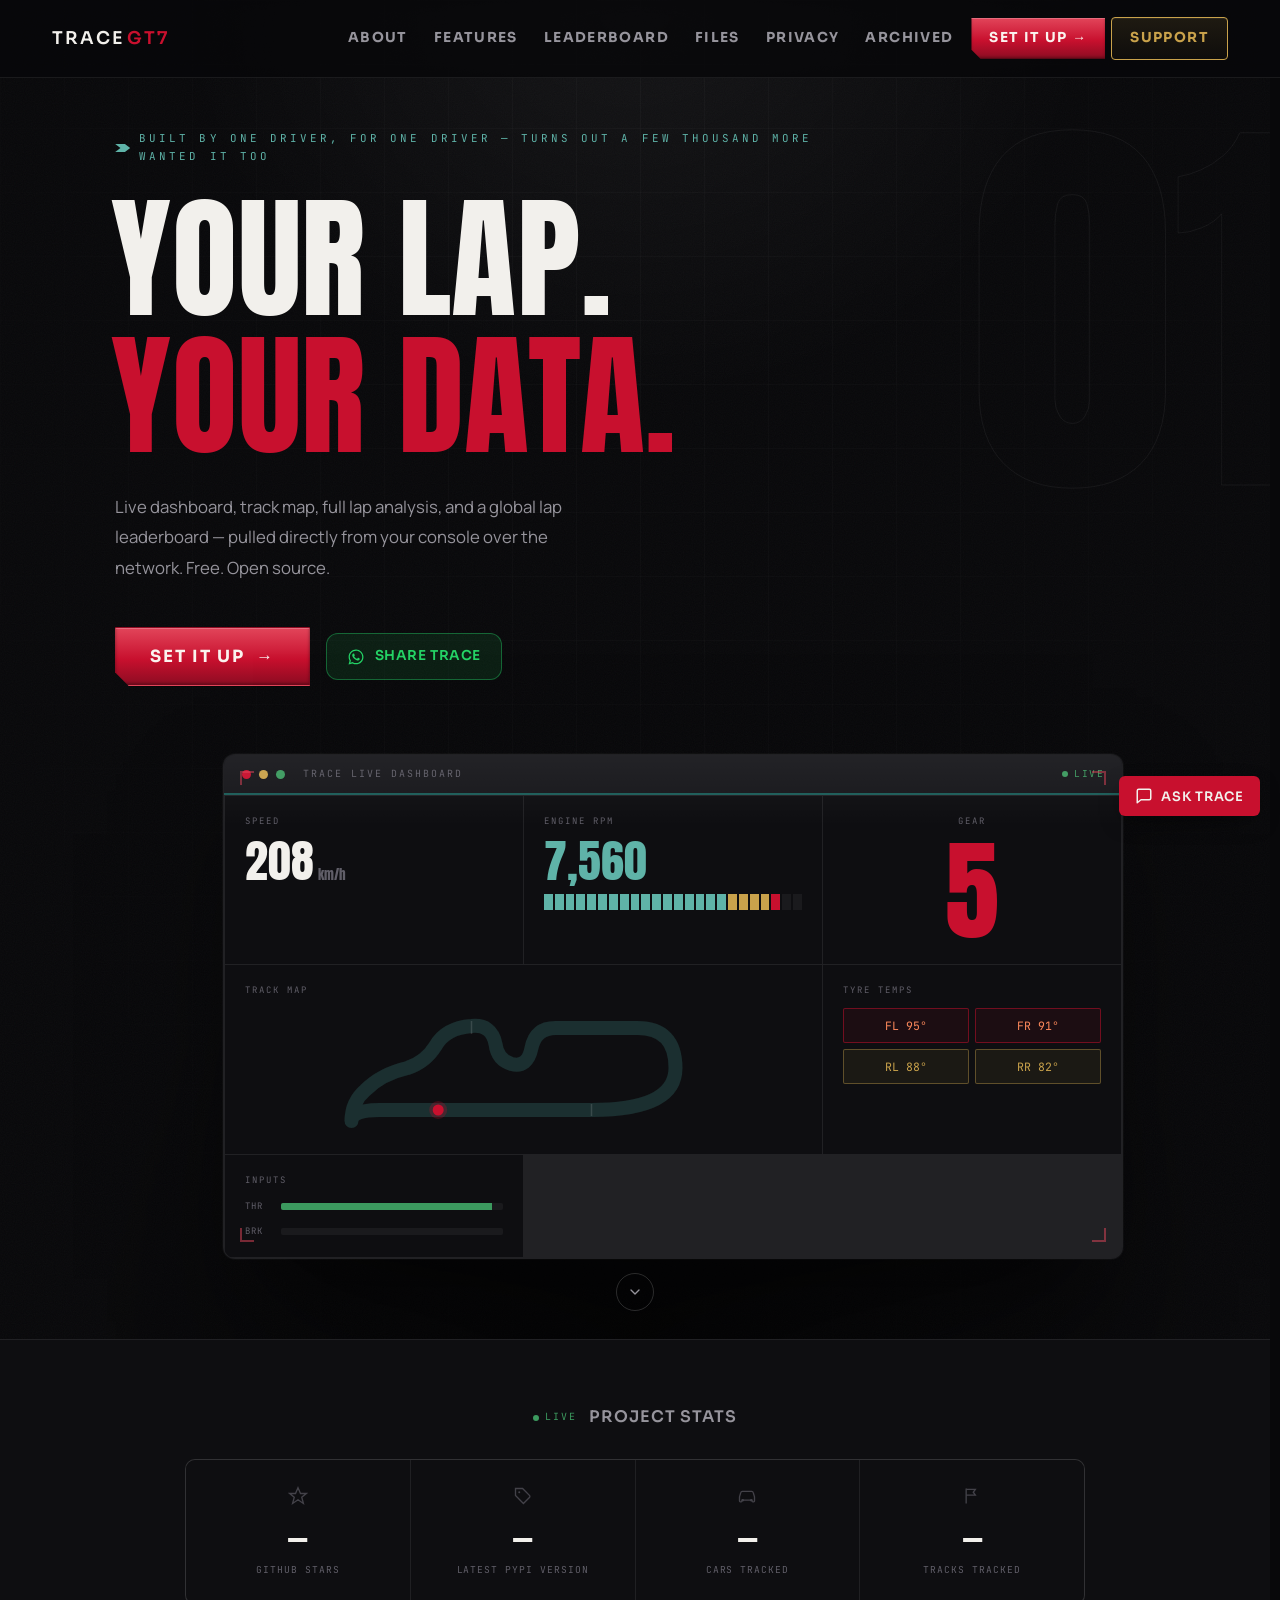
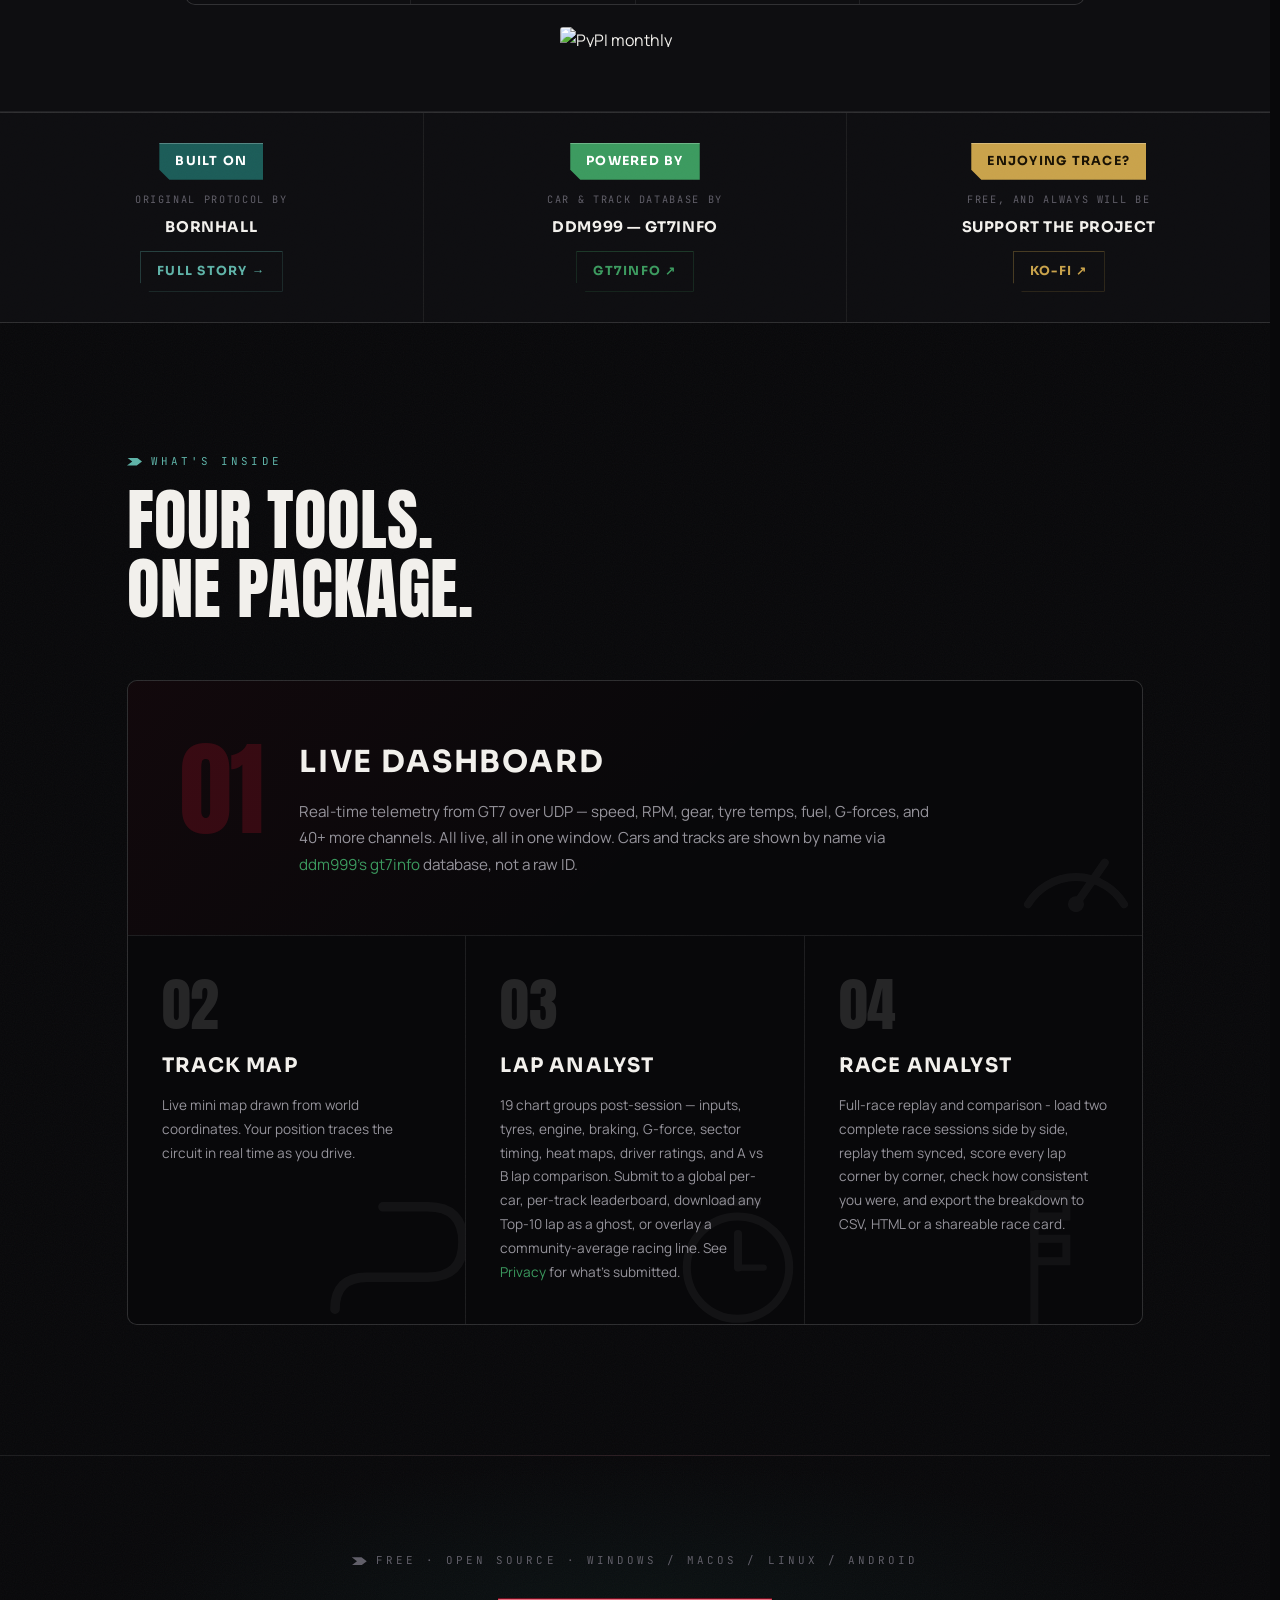
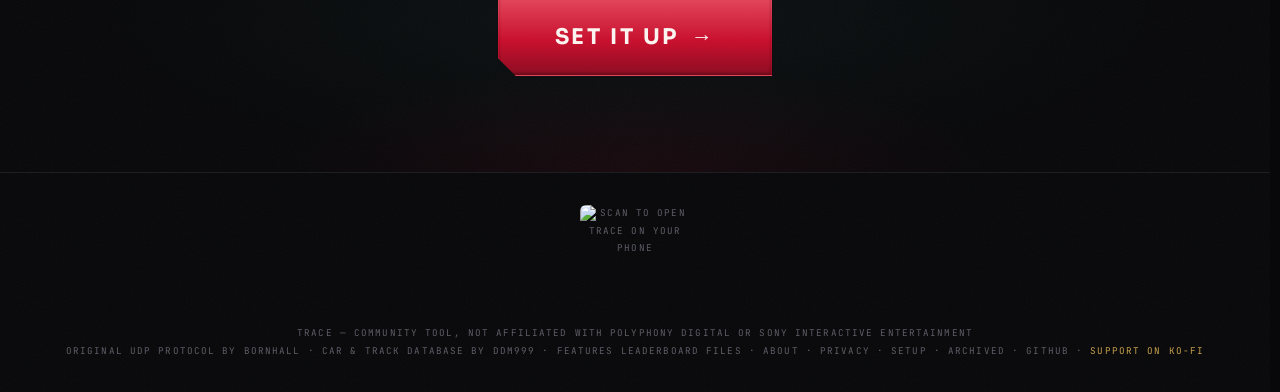
==== index.html @ 77375c40 "initial commit: TRACE website + auto-deploy workflow Co-Authored-By: Claude Sonnet 5.5 <noreply@anth" ====
<!DOCTYPE html>
<html lang="en">
<head>
<meta charset="UTF-8">
<!-- Google tag (gtag.js) -->
<script async src="https://www.googletagmanager.com/gtag/js?id=G-1DRKJH6JTG"></script>
<script>
  window.dataLayer = window.dataLayer || [];
  function gtag(){dataLayer.push(arguments);}
  gtag('js', new Date());

  gtag('config', 'G-1DRKJH6JTG');
</script>
<meta name="viewport" content="width=device-width, initial-scale=1.0">
<title>TRACE — Live GT7 Telemetry Dashboard &amp; Lap Analyzer</title>
<link rel="icon" href="data:image/svg+xml,<svg xmlns='http://www.w3.org/2000/svg' viewBox='0 0 32 32'><circle cx='16' cy='16' r='16' fill='%2308080a'/><path d='M7 6 L19 6 L27 16 L19 26 L7 26 L15 16 Z' fill='%23c8102e'/></svg>">
<link rel="apple-touch-icon" href="/apple-touch-icon.png">
<link rel="manifest" href="/site.webmanifest">
<link rel="preconnect" href="https://fonts.googleapis.com">
<link rel="preconnect" href="https://fonts.gstatic.com" crossorigin>
<link href="https://fonts.googleapis.com/css2?family=Anton&family=Sora:wght@600;700;800&family=Manrope:wght@400;500;600;700&family=JetBrains+Mono:wght@400;500;700&display=swap" rel="stylesheet">
<link rel="stylesheet" href="/assets/styles.css">
<meta name="description" content="Free, open-source telemetry tool for Gran Turismo 7 — live dashboard, track map, Lap Analyst, and a global leaderboard. Windows, macOS, Linux, Android.">
<meta name="robots" content="index, follow">
<link rel="canonical" href="https://gt7trace.netlify.app/">
<meta name="theme-color" content="#050505">
<meta property="og:type" content="website">
<meta property="og:site_name" content="TRACE">
<meta property="og:title" content="TRACE — GT7 Telemetry Dashboard & Lap Analyzer for Gran Turismo 7">
<meta property="og:description" content="Free, open-source telemetry tool for Gran Turismo 7 — live dashboard, track map, Lap Analyst, and a global leaderboard. Windows, macOS, Linux, Android.">
<meta property="og:url" content="https://gt7trace.netlify.app/">
<meta property="og:image" content="https://gt7trace.netlify.app/og-image.png">
<meta name="twitter:card" content="summary_large_image">
<meta name="twitter:title" content="TRACE — GT7 Telemetry Dashboard & Lap Analyzer for Gran Turismo 7">
<meta name="twitter:description" content="Free, open-source telemetry tool for Gran Turismo 7 — live dashboard, track map, Lap Analyst, and a global leaderboard. Windows, macOS, Linux, Android.">
<meta name="twitter:image" content="https://gt7trace.netlify.app/og-image.png">
<style>
/* ── HERO ── */
.hero {
  min-height:100svh;
  display:flex; flex-direction:column;
  align-items:flex-start; justify-content:center;
  padding:130px 40px 80px 9vw;
  overflow:hidden;
}
.hero-text { max-width:760px; }
.cta-row { display:flex; align-items:center; gap:16px; flex-wrap:wrap; }
.cta-row .share-btn { margin-top:0; }
.hero-num {
  position:absolute; top:8%; right:-3%; z-index:-1;
  font-family:var(--font-impact); font-weight:400;
  font-size:clamp(10rem,32vw,26rem); line-height:1;
  color:transparent; -webkit-text-stroke:1px rgba(255,255,255,.05);
  pointer-events:none; user-select:none;
}
@media(max-width:900px){ .hero-num { display:none; } }
.hero::before {
  content:'';
  position:absolute; inset:0; z-index:-1;
  background:
    radial-gradient(ellipse 60% 50% at 50% 0%, rgba(255,255,255,.05) 0%, transparent 60%),
    radial-gradient(ellipse 70% 45% at 50% 100%, rgba(0,0,0,.55) 0%, transparent 70%);
  pointer-events:none;
}
.hero::after {
  content:'';
  position:absolute; inset:0; z-index:-1;
  background: radial-gradient(circle 620px at var(--mx,50%) var(--my,20%), rgba(255,255,255,.035), transparent 72%);
  pointer-events:none;
  transition: opacity .4s ease;
  opacity: 0;
}
.hero:hover::after { opacity:1; }
@media (hover:none) { .hero::after { display:none; } }

.hero-tag { margin-bottom:24px; justify-content:flex-start; }

h1 {
  font-family: var(--font-impact);
  font-weight:400;
  font-size: clamp(3.4rem,10.5vw,9rem);
  line-height:1.02; text-transform:uppercase;
  text-align:left; letter-spacing:.005em;
  margin-bottom:28px; margin-left:-.03em;
}
h1 .hl {
  display:block;
  opacity:0; transform:translateY(28px);
  animation: line-up .8s var(--ease) forwards;
}
h1 .hl:nth-child(2) { animation-delay:.12s; }
@keyframes line-up { to { opacity:1; transform:translateY(0); } }
h1 em { font-style:normal; color: var(--orange); }
@media (prefers-reduced-motion: reduce) {
  h1 .hl { opacity:1; transform:none; animation:none; }
}

.hero-sub {
  font-size:1.05rem; color:var(--mid);
  text-align:left; max-width:480px;
  line-height:1.8; margin-bottom:44px;
}

/* ── DASHBOARD MOCKUP ── */
.mockup-wrap { width:100%; max-width:900px; margin:68px auto 0 auto; perspective:1400px; align-self:center; }

.mockup-win {
  background:var(--bg-1);
  border:1px solid var(--line);
  border-radius: 12px;
  overflow:hidden;
  position:relative;
  box-shadow: 0 50px 120px -30px rgba(0,0,0,.75), 0 0 0 1px rgba(255,255,255,.03), 0 1px 0 rgba(255,255,255,.06) inset;
  transform: rotateX(var(--rx,0deg)) rotateY(var(--ry,0deg)) translateY(var(--ty,0px));
  transition: transform .4s var(--ease), box-shadow .5s var(--ease);
  transform-style: preserve-3d;
  will-change: transform;
}
.mockup-win:hover {
  --ty: -4px;
  box-shadow: 0 60px 140px -30px rgba(0,0,0,.85), 0 0 0 1px rgba(255,255,255,.05), 0 1px 0 rgba(255,255,255,.08) inset;
}
@media (hover:none), (prefers-reduced-motion: reduce) {
  .mockup-win { transform:none !important; transition:none; }
}
.mockup-win::after {
  content:'';
  position:absolute; inset:0; pointer-events:none; z-index:2;
  background: linear-gradient(180deg, rgba(255,255,255,.05) 0%, transparent 14%);
}
/* HUD targeting brackets — 4 corner marks overlaid on the live telemetry screen */
.mockup-win::before {
  content:'';
  position:absolute; inset:16px; z-index:3; pointer-events:none;
  opacity:.5;
  background-repeat:no-repeat;
  background-image:
    linear-gradient(var(--orange-2), var(--orange-2)), linear-gradient(var(--orange-2), var(--orange-2)),
    linear-gradient(var(--orange-2), var(--orange-2)), linear-gradient(var(--orange-2), var(--orange-2)),
    linear-gradient(var(--orange-2), var(--orange-2)), linear-gradient(var(--orange-2), var(--orange-2)),
    linear-gradient(var(--orange-2), var(--orange-2)), linear-gradient(var(--orange-2), var(--orange-2));
  background-size:
    14px 2px, 2px 14px, 14px 2px, 2px 14px,
    14px 2px, 2px 14px, 14px 2px, 2px 14px;
  background-position:
    top left, top left, top right, top right,
    bottom left, bottom left, bottom right, bottom right;
}

.mockup-titlebar {
  background:var(--bg-2);
  border-bottom:2px solid var(--blue);
  padding:11px 18px;
  display:flex; align-items:center; gap:8px;
}
.m-dot { width:9px; height:9px; border-radius:50%; }
.m-dot:nth-child(1){ background:var(--orange); }
.m-dot:nth-child(2){ background:var(--gold); }
.m-dot:nth-child(3){ background:var(--green); }
.m-wtitle {
  font-family:'JetBrains Mono', monospace;
  font-size:.62rem; letter-spacing:.2em; color:var(--dim);
  margin-left:10px;
}
.m-live {
  margin-left:auto;
  font-family:'JetBrains Mono', monospace;
  font-size:.6rem; letter-spacing:.15em; color:var(--green);
  display:flex; align-items:center; gap:6px;
}
.m-live::before { content:''; width:6px; height:6px; border-radius:50%; background:var(--green); animation:live-pulse 1.8s ease-in-out infinite; }
@keyframes live-pulse {
  0%, 100% { opacity:1; }
  50%      { opacity:.4; }
}

/* ── SCROLL CUE ── */
.scroll-cue {
  position:absolute; left:50%; bottom:28px; transform:translateX(-50%);
  width:38px; height:38px; border-radius:50%;
  background:transparent; border:1px solid var(--line-2); color:var(--mid);
  display:flex; align-items:center; justify-content:center; cursor:pointer;
  animation:scroll-bounce 2.2s ease-in-out infinite;
  transition:border-color .2s, color .2s;
}
.scroll-cue:hover { border-color:var(--blue-2); color:var(--txt); }
.scroll-cue svg { width:16px; height:16px; }
@keyframes scroll-bounce {
  0%, 100% { transform:translate(-50%,0); }
  50%      { transform:translate(-50%,7px); }
}
@media (prefers-reduced-motion: reduce) {
  .m-live::before, .scroll-cue, .ls-live::before { animation:none !important; }
}

/* ── LIVE STATS ── */
.live-stats { padding:64px 52px; border-top:1px solid var(--line); border-bottom:1px solid var(--line); background:var(--bg-1); }
.ls-inner { max-width:900px; margin:0 auto; }
.ls-head { display:flex; align-items:center; gap:12px; margin-bottom:28px; justify-content:center; }
.ls-live {
  font-family:'JetBrains Mono', monospace; font-size:.62rem; letter-spacing:.2em; text-transform:uppercase;
  color:var(--green); display:flex; align-items:center; gap:6px;
}
.ls-live::before { content:''; width:6px; height:6px; border-radius:50%; background:var(--green); animation:live-pulse 1.8s ease-in-out infinite; }
.ls-title { font-family:'Sora', sans-serif; font-weight:600; font-size:1rem; letter-spacing:.06em; text-transform:uppercase; color:var(--mid); }
.ls-grid { display:grid; grid-template-columns:repeat(4,1fr); gap:1px; background:var(--line); border:1px solid var(--line); border-radius:10px; overflow:hidden; margin-bottom:22px; }
.ls-tile { background:var(--bg-1); padding:26px 16px; text-align:center; transition:background .3s var(--ease); position:relative; }
.ls-tile:hover { background:var(--bg-2); }
.ls-n { font-family:var(--font-impact); font-weight:400; font-size:2.4rem; line-height:1; color:var(--txt); font-variant-numeric:tabular-nums; }
.ls-l { font-family:'JetBrains Mono', monospace; font-size:.6rem; letter-spacing:.1em; text-transform:uppercase; color:var(--dim); margin-top:8px; }
.ls-pypi-badge { display:flex; justify-content:center; }
.ls-pypi-badge img { border-radius:3px; }

@media(max-width:780px){
  .live-stats { padding:44px 20px; }
  .ls-grid { grid-template-columns:1fr 1fr; }
}

.mockup-grid {
  display:grid; grid-template-columns:repeat(3,1fr); grid-auto-flow:dense;
  gap:1px; background:var(--line); padding:1px;
}

.mc { background:var(--bg-1); padding:18px 20px; }
.mc-label {
  font-family:'JetBrains Mono', monospace;
  font-size:.56rem; letter-spacing:.22em; text-transform:uppercase;
  color:var(--dim); margin-bottom:8px;
}
.mc-val {
  font-family:var(--font-impact);
  font-weight:400; font-size:2.9rem; line-height:1; color:var(--txt);
  font-variant-numeric: tabular-nums;
}
.mc-val .u { font-size:.82rem; color:var(--dim); margin-left:4px; }
.mc-val.blue { color:var(--blue-2); }
.mc-val.orange { color:var(--orange); }

.rpm-segs { display:flex; gap:2px; margin-top:10px; height:16px; align-items:flex-end; }
.rpm-segs span { flex:1; height:100%; background:rgba(255,255,255,.05); transition:background .15s ease; }

.mc-gear { display:flex; flex-direction:column; align-items:center; justify-content:center; }
.gear-big {
  font-family:var(--font-impact);
  font-weight:400; font-size:6.8rem; line-height:1; color:var(--orange);
  font-variant-numeric: tabular-nums;
}

.mc-track { grid-column:span 2; }
.mc-track svg { width:100%; height:130px; display:block; }

.tyre-grid { display:grid; grid-template-columns:1fr 1fr; gap:6px; margin-top:10px; }
.tb {
  padding:7px 5px; border-radius:2px;
  font-family:'JetBrains Mono', monospace; font-size:.72rem;
  text-align:center; border:1px solid var(--line);
  transition:border-color .3s, color .3s, background .3s;
}
.tb.hot  { border-color:rgba(200, 16, 46,.5);  color:#ff8a5c; background:rgba(200, 16, 46,.08); }
.tb.warm { border-color:rgba(201, 162, 75,.4);  color:var(--gold); background:rgba(201, 162, 75,.07); }
.tb.cool { border-color:rgba(95, 179, 168,.35); color:var(--blue-2); background:rgba(95, 179, 168,.07); }

.input-rows { display:flex; flex-direction:column; gap:10px; margin-top:12px; }
.irow { display:flex; align-items:center; gap:10px; }
.ilbl { font-family:'JetBrains Mono', monospace; font-size:.56rem; letter-spacing:.1em; color:var(--dim); width:26px; text-transform:uppercase; }
.itrack { flex:1; height:7px; background:rgba(255,255,255,.05); overflow:hidden; border-radius:2px; }
.ifill { height:100%; transition:width .22s ease; }
.ifill.t { background:var(--green); }
.ifill.b { background:var(--orange); }

/* ── CREDIT STRIPS ── */
.credit-strip {
  background:var(--bg-1);
  border-top:1px solid var(--line);
  padding:34px 52px;
  display:flex; align-items:center; justify-content:space-between;
  gap:28px; flex-wrap:wrap;
  transition:background .3s ease;
}
.credit-strip:hover { background:var(--bg-2); }
.cs-left { display:flex; align-items:center; gap:20px; }
.cs-badge {
  padding:10px 18px; border-radius:0;
  clip-path: polygon(0 0, 100% 0, 100% 100%, 10px 100%, 0 calc(100% - 10px));
  font-family:'Sora', sans-serif;
  font-weight:700; font-size:1.05rem;
  letter-spacing:.1em; text-transform:uppercase;
  color:#fff; white-space:nowrap;
  box-shadow: 0 1px 0 rgba(255,255,255,.25) inset, var(--shadow-sm);
}
.cs-badge.blue   { background:var(--blue); }
.cs-badge.green  { background:var(--green); }
.cs-badge.gold   { background:var(--gold); color:#191204; }
.cs-text p {
  font-family:'JetBrains Mono', monospace;
  font-size:.64rem; letter-spacing:.16em; text-transform:uppercase;
  color:var(--dim); margin-bottom:4px;
}
.cs-text strong {
  font-family:'Sora', sans-serif;
  font-weight:700; font-size:1.05rem;
  letter-spacing:.04em; text-transform:uppercase;
  color:var(--txt);
}
.cs-link {
  text-decoration:none; color:var(--blue-2);
  font-family:'Sora', sans-serif;
  font-weight:700; font-size:.9rem;
  letter-spacing:.1em; text-transform:uppercase;
  border:1px solid rgba(95, 179, 168,.3); border-radius:0;
  clip-path: polygon(0 0, 100% 0, 100% 100%, 9px 100%, 0 calc(100% - 9px));
  padding:10px 20px; overflow-wrap:anywhere; max-width:100%;
  transition:background .2s, border-color .2s;
}
.cs-link:hover { background:rgba(95, 179, 168,.1); border-color:rgba(95, 179, 168,.55); }
.cs-link.green { color:var(--green); border-color:rgba(60, 154, 95,.3); }
.cs-link.green:hover { background:rgba(60, 154, 95,.1); border-color:rgba(60, 154, 95,.55); }
.cs-link.gold { color:var(--gold); border-color:rgba(201, 162, 75,.3); }
.cs-link.gold:hover { background:rgba(201, 162, 75,.1); border-color:rgba(201, 162, 75,.55); }

/* ── FEATURES ── */
.features { padding:130px 52px; max-width:1120px; margin:0 auto; }
.features .eyebrow { margin-bottom:16px; }
.sec-h {
  font-family:var(--font-impact);
  font-weight:400; font-size:clamp(2.4rem,5.4vw,4.2rem);
  text-transform:uppercase; line-height:1.02;
  margin-bottom:56px;
}

.cards { display:grid; grid-template-columns:repeat(3,1fr); gap:1px; background:var(--line); border:1px solid var(--line); border-radius:10px; overflow:hidden; }
.card {
  padding:40px 34px; background:var(--bg);
  position:relative; overflow:hidden;
  transition:background .3s var(--ease), transform .35s var(--ease);
}
.card::before {
  content:'';
  position:absolute; left:0; top:0; bottom:0; width:2px;
  background:var(--orange);
  transform:scaleY(0); transform-origin:top;
  transition:transform .4s var(--ease);
}
.card:hover { background:var(--bg-1); }
.card:hover::before { transform:scaleY(1); }
.card:hover .card-n { color:rgba(200,16,46,.4); transform:translateX(2px); }

.card-n {
  font-family:var(--font-impact); font-weight:400;
  font-size:3.6rem; line-height:1; color:rgba(255,255,255,.12);
  margin-bottom:16px; letter-spacing:-.01em;
  transition:color .35s ease, transform .35s var(--ease);
}
.card-t {
  font-family:'Sora', sans-serif; font-weight:700;
  font-size:1.25rem; text-transform:uppercase; letter-spacing:.06em;
  margin-bottom:12px;
}
.card-b { font-size:.85rem; color:var(--mid); line-height:1.75; }
.card-b a { color:var(--green); text-decoration:none; }
.card-b a:hover { text-decoration:underline; }

/* flagship card — 01 Live Dashboard gets the weight the others don't */
.card-dash {
  grid-column: span 3;
  padding:56px 52px;
  background: linear-gradient(135deg, rgba(200,16,46,.05), transparent 55%), var(--bg);
  display:grid; grid-template-columns:auto 1fr; gap:36px; align-items:start;
}
.card-dash .card-n { font-size:6.5rem; margin-bottom:0; color:rgba(200,16,46,.22); }
.card-dash .card-t { font-size:1.9rem; }
.card-dash .card-b { font-size:.95rem; max-width:640px; }
.card-dash::before { width:3px; }
.card-dash:hover { transform:translateY(-3px); box-shadow:var(--shadow-md); }
@media(max-width:640px){
  .card-dash { grid-template-columns:1fr; gap:14px; padding:40px 30px; }
  .card-dash .card-n { font-size:4.4rem; }
}

/* ── BOTTOM CTA ── */
.bot-cta {
  text-align:center; padding:96px 40px;
  background:
    radial-gradient(ellipse 60% 70% at 50% 50%, rgba(28, 92, 88,.1) 0%, transparent 70%),
    radial-gradient(ellipse 40% 50% at 50% 100%, rgba(200, 16, 46,.08) 0%, transparent 70%);
  border-top:1px solid var(--line);
}
.bot-cta .eyebrow { justify-content:center; margin-bottom:28px; }

@media(max-width:780px){
  .hero { padding:104px 20px 56px; min-height:auto; align-items:center; }
  .hero-text { max-width:100%; }
  .hero-tag, h1, .hero-sub { text-align:center; }
  .hero-tag { justify-content:center; }
  h1 { margin-left:0; }
  .cta-row { justify-content:center; }
  .scroll-cue { display:none; }
  .mockup-wrap { margin-top:48px; }
  .mockup-grid { grid-template-columns:1fr 1fr; }
  .mc-track { grid-column:span 2; }
  .features { padding:76px 20px; }
  .cards { grid-template-columns:1fr; }
  .card-dash { grid-column:span 1; }
  .credit-strip { padding:26px 20px; }
  .bot-cta { padding:64px 20px; }
}
@media(max-width:480px){
  .mockup-grid { grid-template-columns:1fr 1fr; }
  .mc { padding:16px 14px; }
  .mc-val { font-size:2.1rem; }
  .gear-big { font-size:4.6rem; }
  .mc-track svg { height:110px; }
}
</style>
<script type="application/ld+json">
{
  "@context": "https://schema.org",
  "@type": "SoftwareApplication",
  "name": "TRACE",
  "alternateName": "TRACE GT7 Telemetry",
  "applicationCategory": "UtilitiesApplication",
  "operatingSystem": "Windows, macOS, Linux, Android",
  "description": "Free, open-source telemetry tool for Gran Turismo 7 with a live dashboard, real-time track map, 19-chart Lap Analyst and full Race Analyst.",
  "url": "https://gt7trace.netlify.app/",
  "offers": {
    "@type": "Offer",
    "price": "0",
    "priceCurrency": "USD"
  },
  "creator": {
    "@type": "Person",
    "name": "Ransh"
  }
}
</script>
</head>
<body>

<a href="#main-content" class="skip-link">Skip to content</a>

<nav>
  <a href="/" class="logo">TRACE <span>GT7</span></a>
  <div class="nav-links">
    <a href="/about" class="nav-link">About</a>
    <a href="/features" class="nav-link">Features</a>
    <a href="/leaderboard" class="nav-link">Leaderboard</a>
    <a href="/totalfiles" class="nav-link">Files</a>
    <a href="/privacy" class="nav-link">Privacy</a>
    <a href="/archived" class="nav-link">Archived</a>
    <a href="/setup" class="nav-btn orange">Set It Up →</a>
    <a href="https://ko-fi.com/ransh" target="_blank" rel="noopener noreferrer" class="nav-btn gold">Support</a>
  </div>
  <button class="nav-burger" aria-label="Toggle menu" aria-expanded="false"><span></span><span></span><span></span></button>
</nav>
<div class="menu-scrim"></div>
<div class="mobile-menu">
  <a href="/about">About</a>
  <a href="/features">Features</a>
  <a href="/leaderboard">Leaderboard</a>
  <a href="/totalfiles">Files</a>
  <a href="/privacy">Privacy</a>
  <a href="/archived">Archived</a>
  <a href="/setup" class="mm-btn orange">Set It Up →</a>
  <a href="https://ko-fi.com/ransh" target="_blank" rel="noopener noreferrer" class="mm-btn gold">Support</a>
</div>

<!-- HERO -->
<section class="hero" id="main-content">
  <div class="hero-num" aria-hidden="true">01</div>
  <div class="hero-text">
  <div class="eyebrow hero-tag">Built by one driver, for one driver — turns out a few thousand more wanted it too</div>
  <h1><span class="hl">Your Lap.</span><span class="hl"><em>Your Data.</em></span></h1>
  <p class="hero-sub">Live dashboard, track map, full lap analysis, and a global lap leaderboard — pulled directly from your console over the network. Free. Open source.</p>
  <div class="cta-row">
  <a href="/setup" class="btn btn-primary btn-md btn-arrow">Set It Up</a>
  <a class="share-btn" target="_blank" rel="noopener noreferrer" href="https://wa.me/?text=Found%20a%20free%2C%20open-source%20GT7%20telemetry%20tool%20%E2%80%94%20live%20dashboard%2C%20full%20lap%20analysis%2C%20and%20a%20global%20leaderboard%2C%20pulled%20straight%20off%20your%20PS4%2FPS5.%20Check%20out%20TRACE%3A%20https%3A%2F%2Fgt7trace.netlify.app%2F">
    <svg width="18" height="18" viewBox="0 0 24 24" fill="currentColor"><path d="M12.04 2C6.58 2 2.13 6.45 2.13 11.91c0 1.75.46 3.45 1.32 4.95L2 22l5.31-1.39a9.9 9.9 0 0 0 4.72 1.2h.01c5.46 0 9.91-4.45 9.91-9.91 0-2.65-1.03-5.14-2.9-7.01A9.82 9.82 0 0 0 12.04 2zm0 18.13a8.2 8.2 0 0 1-4.19-1.15l-.3-.18-3.12.82.83-3.04-.2-.31a8.22 8.22 0 0 1-1.26-4.36c0-4.54 3.7-8.24 8.25-8.24 2.2 0 4.27.86 5.83 2.42a8.18 8.18 0 0 1 2.41 5.83c0 4.55-3.7 8.21-8.25 8.21zm4.52-6.16c-.25-.12-1.47-.72-1.69-.81-.23-.08-.39-.12-.56.13-.17.24-.64.81-.78.97-.14.17-.29.19-.53.06-.25-.12-1.05-.39-2-1.23-.74-.66-1.24-1.47-1.39-1.72-.14-.25-.02-.38.11-.51.11-.11.25-.29.37-.43.13-.14.17-.25.25-.41.08-.17.04-.31-.02-.43-.06-.12-.56-1.36-.77-1.86-.2-.48-.41-.42-.56-.43-.14-.01-.31-.01-.48-.01a.92.92 0 0 0-.67.31c-.23.25-.87.85-.87 2.08 0 1.22.89 2.4 1.01 2.57.13.17 1.75 2.67 4.24 3.74.59.26 1.05.41 1.41.52.59.19 1.13.16 1.55.1.47-.07 1.47-.6 1.68-1.18.21-.58.21-1.07.14-1.18-.06-.1-.23-.16-.48-.28z"/></svg>
    Share TRACE
  </a>
  </div>

  <!-- ANIMATED DASHBOARD MOCKUP -->
  </div><!-- /hero-text -->
  <div class="mockup-wrap">
    <div class="mockup-win">

      <div class="mockup-titlebar">
        <div class="m-dot"></div>
        <div class="m-dot"></div>
        <div class="m-dot"></div>
        <span class="m-wtitle">TRACE  LIVE DASHBOARD</span>
        <span class="m-live">LIVE</span>
      </div>

      <div class="mockup-grid">

        <!-- Speed -->
        <div class="mc">
          <div class="mc-label">Speed</div>
          <div class="mc-val" id="v-spd">188<span class="u">km/h</span></div>
        </div>

        <!-- RPM -->
        <div class="mc">
          <div class="mc-label">Engine RPM</div>
          <div class="mc-val blue" id="v-rpm">6,240</div>
          <div class="rpm-segs" id="rpm-bar"></div>
        </div>

        <!-- Gear -->
        <div class="mc mc-gear">
          <div class="mc-label">Gear</div>
          <div class="gear-big" id="v-gear">4</div>
        </div>

        <!-- Track Map -->
        <div class="mc mc-track">
          <div class="mc-label">Track Map</div>
          <svg viewBox="0 0 420 130" fill="none" xmlns="http://www.w3.org/2000/svg">
            <path id="t-bg"
              d="M 38 115 Q 38 104 66 104 L 278 104 Q 362 104 362 62
                 Q 362 22 324 22 L 242 22 Q 222 22 218 42 Q 214 62 198 58
                 Q 184 54 182 38 Q 178 18 158 20 Q 132 22 122 40
                 Q 112 56 94 62 Q 68 68 52 84 Q 38 96 38 115 Z"
              stroke="rgba(255,255,255,0.05)" stroke-width="14"
              fill="none" stroke-linecap="round" stroke-linejoin="round"/>
            <path id="t-line"
              d="M 38 115 Q 38 104 66 104 L 278 104 Q 362 104 362 62
                 Q 362 22 324 22 L 242 22 Q 222 22 218 42 Q 214 62 198 58
                 Q 184 54 182 38 Q 178 18 158 20 Q 132 22 122 40
                 Q 112 56 94 62 Q 68 68 52 84 Q 38 96 38 115 Z"
              stroke="rgba(28, 92, 88,0.32)" stroke-width="14"
              fill="none" stroke-linecap="round" stroke-linejoin="round"/>
            <line x1="278" y1="98" x2="278" y2="110" stroke="rgba(255,255,255,0.13)" stroke-width="1.5"/>
            <line x1="158" y1="15" x2="158" y2="28" stroke="rgba(255,255,255,0.13)" stroke-width="1.5"/>
            <circle id="car-dot" cx="38" cy="115" r="5.5" fill="#c8102e"/>
            <circle id="car-glow" cx="38" cy="115" r="9" fill="rgba(200, 16, 46,0.25)"/>
          </svg>
        </div>

        <!-- Tyre Temps -->
        <div class="mc">
          <div class="mc-label">Tyre Temps</div>
          <div class="tyre-grid">
            <div class="tb hot"  id="t-fl">FL 92°</div>
            <div class="tb warm" id="t-fr">FR 88°</div>
            <div class="tb warm" id="t-rl">RL 85°</div>
            <div class="tb cool" id="t-rr">RR 79°</div>
          </div>
        </div>

        <!-- Inputs -->
        <div class="mc">
          <div class="mc-label">Inputs</div>
          <div class="input-rows">
            <div class="irow">
              <div class="ilbl">THR</div>
              <div class="itrack"><div class="ifill t" id="v-thr" style="width:78%"></div></div>
            </div>
            <div class="irow">
              <div class="ilbl">BRK</div>
              <div class="itrack"><div class="ifill b" id="v-brk" style="width:0%"></div></div>
            </div>
          </div>
        </div>

      </div><!-- mockup-grid -->
    </div><!-- mockup-win -->
  </div><!-- mockup-wrap -->

  <button type="button" class="scroll-cue" aria-label="Scroll to content">
    <svg viewBox="0 0 24 24" fill="none" stroke="currentColor" stroke-width="2" stroke-linecap="round" stroke-linejoin="round"><polyline points="6 9 12 15 18 9"></polyline></svg>
  </button>
</section>

<!-- LIVE STATS -->
<section class="live-stats" id="after-hero">
  <div class="ls-inner">
    <div class="ls-head">
      <span class="ls-live">Live</span>
      <span class="ls-title">Project Stats</span>
    </div>
    <div class="ls-grid">
      <div class="ls-tile">
        <svg class="ls-icon" viewBox="0 0 24 24" fill="none" stroke="currentColor" stroke-width="1.6"><polygon points="12 2 15 9 22 9 16.5 13.5 18.5 21 12 16.5 5.5 21 7.5 13.5 2 9 9 9"/></svg>
        <div class="ls-n" id="ls-stars">—</div>
        <div class="ls-l">GitHub Stars</div>
      </div>
      <div class="ls-tile">
        <svg class="ls-icon" viewBox="0 0 24 24" fill="none" stroke="currentColor" stroke-width="1.6"><path d="M20 13.5 12.5 21 3 11.5V3h8.5L20 11.5a2 2 0 0 1 0 2Z"/><circle cx="7.5" cy="7.5" r="1.2" fill="currentColor" stroke="none"/></svg>
        <div class="ls-n" id="ls-version">—</div>
        <div class="ls-l">Latest PyPI Version</div>
      </div>
      <div class="ls-tile">
        <svg class="ls-icon" viewBox="0 0 24 24" fill="none" stroke="currentColor" stroke-width="1.6"><path d="M3 13l1.5-5A2 2 0 0 1 6.4 6.5h11.2A2 2 0 0 1 19.5 8L21 13v5a1 1 0 0 1-1 1h-1a1 1 0 0 1-1-1v-1H6v1a1 1 0 0 1-1 1H4a1 1 0 0 1-1-1z"/><circle cx="7" cy="17" r="1.4" fill="currentColor" stroke="none"/><circle cx="17" cy="17" r="1.4" fill="currentColor" stroke="none"/></svg>
        <div class="ls-n" id="ls-cars">—</div>
        <div class="ls-l">Cars Tracked</div>
      </div>
      <div class="ls-tile">
        <svg class="ls-icon" viewBox="0 0 24 24" fill="none" stroke="currentColor" stroke-width="1.6"><path d="M5 3v18"/><path d="M5 4h11l-2.5 3.5L16 11H5"/></svg>
        <div class="ls-n" id="ls-tracks">—</div>
        <div class="ls-l">Tracks Tracked</div>
      </div>
    </div>
    <a href="https://pypi.org/project/gt7tracetelem/" target="_blank" rel="noopener noreferrer" class="ls-pypi-badge">
      <img src="https://img.shields.io/pypi/dm/gt7tracetelem?color=ff5c8a&label=PyPI%20downloads&cacheSeconds=300" alt="PyPI monthly downloads" width="150" height="20" loading="lazy" decoding="async">
    </a>
  </div>
</section>

<!-- CREDIT ROW (Bornhall / ddm999 / Support, side by side) -->
<div class="credit-row">
  <div class="credit-card">
    <div class="cs-badge blue">Built On</div>
    <div class="cs-text">
      <p>Original protocol by</p>
      <strong>Bornhall</strong>
    </div>
    <a href="/about" class="cs-link">Full Story →</a>
  </div>
  <div class="credit-card">
    <div class="cs-badge green">Powered By</div>
    <div class="cs-text">
      <p>Car &amp; track database by</p>
      <strong>ddm999 — gt7info</strong>
    </div>
    <a href="https://github.com/ddm999/gt7info" target="_blank" rel="noopener noreferrer" class="cs-link green">gt7info ↗</a>
  </div>
  <div class="credit-card">
    <div class="cs-badge gold">Enjoying TRACE?</div>
    <div class="cs-text">
      <p>Free, and always will be</p>
      <strong>Support the Project</strong>
    </div>
    <a href="https://ko-fi.com/ransh" target="_blank" rel="noopener noreferrer" class="cs-link gold">Ko-fi ↗</a>
  </div>
</div>

<!-- FEATURES -->
<section class="features">
  <div class="eyebrow">What's Inside</div>
  <h2 class="sec-h">Four Tools.<br>One Package.</h2>
  <div class="cards">
    <div class="card card-dash reveal reveal-scale">
      <div class="card-n">01</div>
      <div>
      <div class="card-t">Live Dashboard</div>
      <p class="card-b">Real-time telemetry from GT7 over UDP — speed, RPM, gear, tyre temps, fuel, G-forces, and 40+ more channels. All live, all in one window. Cars and tracks are shown by name via <a href="https://github.com/ddm999/gt7info" target="_blank" rel="noopener noreferrer">ddm999's gt7info</a> database, not a raw ID.</p>
      </div>
    </div>
    <div class="card card-map reveal reveal-l" style="transition-delay:.08s">
      <div class="card-n">02</div>
      <div class="card-t">Track Map</div>
      <p class="card-b">Live mini map drawn from world coordinates. Your position traces the circuit in real time as you drive.</p>
    </div>
    <div class="card card-lap reveal" style="transition-delay:.16s">
      <div class="card-n">03</div>
      <div class="card-t">Lap Analyst</div>
      <p class="card-b">19 chart groups post-session — inputs, tyres, engine, braking, G-force, sector timing, heat maps, driver ratings, and A vs B lap comparison. Submit to a global per-car, per-track leaderboard, download any Top-10 lap as a ghost, or overlay a community-average racing line. See <a href="/privacy">Privacy</a> for what's submitted.</p>
    </div>
      <div class="card card-race reveal reveal-r" style="transition-delay:.24s">
      <div class="card-n">04</div>
      <div class="card-t">Race Analyst</div>
      <p class="card-b">Full-race replay and comparison - load two complete race sessions side by side, replay them synced, score every lap corner by corner, check how consistent you were, and export the breakdown to CSV, HTML or a shareable race card.</p>
    </div>
  </div>
</section>

<!-- BOTTOM CTA -->
<div class="bot-cta">
  <div class="eyebrow dim">Free · Open Source · Windows / macOS / Linux / Android</div>
  <a href="/setup" class="btn btn-primary btn-lg btn-arrow">Set It Up</a>
</div>

<footer>
  <img src="https://api.qrserver.com/v1/create-qr-code/?size=220x220&margin=8&color=246-244-240&bgcolor=11-11-13&data=https://gt7trace.netlify.app" alt="Scan to open TRACE on your phone" width="110" height="110" loading="lazy" decoding="async" style="display:block;margin:0 auto 10px;">
  TRACE — community tool, not affiliated with Polyphony Digital or Sony Interactive Entertainment<br>
  Original UDP protocol by <a href="https://github.com/Bornhall/gt7telemetry" target="_blank" rel="noopener noreferrer">Bornhall</a> · Car &amp; track database by <a href="https://github.com/ddm999/gt7info" target="_blank" rel="noopener noreferrer">ddm999</a> &middot; <a href="/features">Features</a>
  <a href="/leaderboard">Leaderboard</a>
  <a href="/totalfiles">Files</a> &middot; <a href="/about">About</a> &middot; <a href="/privacy">Privacy</a> &middot; <a href="/setup">Setup</a> &middot; <a href="/archived">Archived</a> &middot; <a href="https://github.com/ransh2014/gt7telemtrace" target="_blank" rel="noopener noreferrer">GitHub</a> &middot; <a href="https://ko-fi.com/ransh" target="_blank" rel="noopener noreferrer" style="color:var(--gold);">Support on Ko-fi</a>
</footer>

<script src="/assets/site.js"></script>
<script src="/assets/trace-chat.js" data-endpoint="https://trace-support-bot.shruthi-rai.workers.dev" defer></script>
<script>
const states = [
  { spd:182, rpm:5800, gear:4, thr:78, brk:0,  ty:[91,87,84,78] },
  { spd:188, rpm:6240, gear:4, thr:83, brk:0,  ty:[92,88,85,79] },
  { spd:195, rpm:6700, gear:4, thr:88, brk:0,  ty:[93,89,86,80] },
  { spd:201, rpm:7100, gear:5, thr:92, brk:0,  ty:[94,90,87,81] },
  { spd:208, rpm:7560, gear:5, thr:95, brk:0,  ty:[95,91,88,82] },
  { spd:212, rpm:7780, gear:5, thr:97, brk:0,  ty:[96,92,89,83] },
  { spd:197, rpm:6300, gear:5, thr:28, brk:38, ty:[95,91,88,82] },
  { spd:172, rpm:4700, gear:4, thr:0,  brk:82, ty:[93,90,87,81] },
  { spd:140, rpm:3800, gear:3, thr:0,  brk:92, ty:[91,88,86,80] },
  { spd:116, rpm:3100, gear:3, thr:18, brk:42, ty:[90,87,85,79] },
  { spd:110, rpm:4000, gear:3, thr:72, brk:0,  ty:[90,87,84,78] },
  { spd:128, rpm:5100, gear:4, thr:84, brk:0,  ty:[91,87,84,78] },
];

const SEG = 24;
const MAX_RPM = 8200;
const TYRE_IDS  = ['t-fl','t-fr','t-rl','t-rr'];
const TYRE_LBLS = ['FL','FR','RL','RR'];

const rpmBar = document.getElementById('rpm-bar');
for (let i = 0; i < SEG; i++) { rpmBar.appendChild(document.createElement('span')); }

function tyreClass(t) { return t >= 90 ? 'hot' : t >= 82 ? 'warm' : 'cool'; }

function updateRpm(rpm) {
  const segs = rpmBar.querySelectorAll('span');
  const filled = Math.round((rpm / MAX_RPM) * SEG);
  segs.forEach((s, i) => {
    if (i < filled) {
      const r = i / SEG;
      s.style.background = r > .87 ? '#c8102e' : r > .68 ? '#c9a24b' : '#5fb3a8';
    } else {
      s.style.background = '';
    }
  });
}

let frame = 0;
function tick() {
  const s = states[frame % states.length];
  document.getElementById('v-spd').innerHTML = `${s.spd}<span class="u">km/h</span>`;
  document.getElementById('v-rpm').textContent = s.rpm.toLocaleString();
  document.getElementById('v-gear').textContent = s.gear;
  document.getElementById('v-thr').style.width = s.thr + '%';
  document.getElementById('v-brk').style.width = s.brk + '%';
  updateRpm(s.rpm);
  TYRE_IDS.forEach((id, i) => {
    const el = document.getElementById(id);
    el.textContent = `${TYRE_LBLS[i]} ${s.ty[i]}°`;
    el.className = 'tb ' + tyreClass(s.ty[i]);
  });
  frame++;
}
let tickTimer = setInterval(tick, 700);
tick();

const tLine  = document.getElementById('t-line');
const dot    = document.getElementById('car-dot');
const glow   = document.getElementById('car-glow');
let progress = 0;
let pathLen;
let rafId;

function animateDot() {
  progress = (progress + 0.0018) % 1;
  const pt = tLine.getPointAtLength(progress * pathLen);
  dot.setAttribute('cx', pt.x);
  dot.setAttribute('cy', pt.y);
  glow.setAttribute('cx', pt.x);
  glow.setAttribute('cy', pt.y);
  rafId = requestAnimationFrame(animateDot);
}

window.addEventListener('load', () => {
  pathLen = tLine.getTotalLength();
  animateDot();
});

(function () {
  const section = document.querySelector('.live-stats');
  if (!section) return;
  const reduceMotion = window.matchMedia('(prefers-reduced-motion: reduce)').matches;

  function animateNumber(el, target) {
    if (reduceMotion) { el.textContent = target.toLocaleString(); return; }
    const start = performance.now();
    const dur = 900;
    function step(now) {
      const p = Math.min((now - start) / dur, 1);
      const eased = 1 - Math.pow(1 - p, 3);
      el.textContent = Math.round(eased * target).toLocaleString();
      if (p < 1) requestAnimationFrame(step);
    }
    requestAnimationFrame(step);
  }

  function countCsvRows(text) {
    return Math.max(0, text.trim().split('\n').length - 1);
  }

  async function loadStats() {
    const [repo, pkg, carsCsv, tracksCsv] = await Promise.allSettled([
      fetch('https://api.github.com/repos/ransh2014/gt7telemtrace').then(r => r.json()),
      fetch('https://pypi.org/pypi/gt7tracetelem/json').then(r => r.json()),
      fetch('https://raw.githubusercontent.com/ransh2014/gt7telemtrace/main/src/gt7telem/car_ids.csv').then(r => r.text()),
      fetch('https://raw.githubusercontent.com/ransh2014/gt7telemtrace/main/src/gt7telem/course_ids.csv').then(r => r.text()),
    ]);

    const starsEl = document.getElementById('ls-stars');
    if (repo.status === 'fulfilled' && typeof repo.value.stargazers_count === 'number') {
      animateNumber(starsEl, repo.value.stargazers_count);
    }

    const versionEl = document.getElementById('ls-version');
    if (pkg.status === 'fulfilled' && pkg.value?.info?.version) {
      versionEl.textContent = 'v' + pkg.value.info.version;
    }

    const carsEl = document.getElementById('ls-cars');
    if (carsCsv.status === 'fulfilled') {
      animateNumber(carsEl, countCsvRows(carsCsv.value));
    }

    const tracksEl = document.getElementById('ls-tracks');
    if (tracksCsv.status === 'fulfilled') {
      animateNumber(tracksEl, countCsvRows(tracksCsv.value));
    }
  }

  if (!('IntersectionObserver' in window)) {
    loadStats();
  } else {
    const io = new IntersectionObserver((entries) => {
      entries.forEach(en => { if (en.isIntersecting) { loadStats(); io.unobserve(en.target); } });
    }, { threshold: 0.2 });
    io.observe(section);
  }
})();

document.querySelector('.scroll-cue')?.addEventListener('click', () => {
  document.getElementById('after-hero')?.scrollIntoView({
    behavior: window.matchMedia('(prefers-reduced-motion: reduce)').matches ? 'auto' : 'smooth',
    block: 'start'
  });
});

// Pause the mockup + track-map animation when the tab isn't visible.
document.addEventListener('visibilitychange', () => {
  if (document.hidden) {
    clearInterval(tickTimer);
    cancelAnimationFrame(rafId);
  } else {
    tickTimer = setInterval(tick, 700);
    if (pathLen) animateDot();
  }
});

// Cursor-reactive spotlight behind the hero + a subtle 3D tilt on the mockup window.
(function () {
  const reduceMotion = window.matchMedia('(prefers-reduced-motion: reduce)').matches;
  const hasHover = window.matchMedia('(hover: hover)').matches;
  if (reduceMotion || !hasHover) return;

  const hero = document.querySelector('.hero');
  const wrap = document.querySelector('.mockup-wrap');
  const win  = document.querySelector('.mockup-win');
  if (!hero) return;

  let raf = null, px = 0, py = 0;
  function apply() {
    hero.style.setProperty('--mx', px + 'px');
    hero.style.setProperty('--my', py + 'px');
    if (win && wrap) {
      const r = wrap.getBoundingClientRect();
      const nx = (px - r.left) / r.width;   // 0..1 across the mockup
      const ny = (py - r.top) / r.height;
      if (nx >= 0 && nx <= 1 && ny >= 0 && ny <= 1) {
        win.style.setProperty('--ry', ((nx - 0.5) * 10).toFixed(2) + 'deg');
        win.style.setProperty('--rx', ((0.5 - ny) * 8).toFixed(2) + 'deg');
      }
    }
    raf = null;
  }
  hero.addEventListener('mousemove', (e) => {
    const r = hero.getBoundingClientRect();
    px = e.clientX - r.left;
    py = e.clientY - r.top;
    if (!raf) raf = requestAnimationFrame(apply);
  });
  hero.addEventListener('mouseleave', () => {
    if (win) { win.style.setProperty('--rx', '0deg'); win.style.setProperty('--ry', '0deg'); }
  });
})();
</script>
</body>
</html>
---- assets/styles.css ----
/* ==========================================================================
   TRACE — shared design system
   Quiet, confident motorsport-team aesthetic: obsidian, graphite, one signature
   red. Restraint over neon — every colour here is used sparingly by design.
   ========================================================================== */

*, *::before, *::after { box-sizing: border-box; margin: 0; padding: 0; }

:root {
  /* surfaces — deep obsidian graphite */
  --bg:     #08080a;
  --bg-1:   #0e0e11;
  --bg-2:   #17171b;
  --bg-3:   #202024;
  --cbg:    #050506;

  /* lines */
  --line:   rgba(255,255,255,.08);
  --line-2: rgba(255,255,255,.16);

  /* signature accent — a single, confident team red. used deliberately, not everywhere */
  --orange:      #c8102e;
  --orange-dim:  #8c0c22;
  --orange-glow: rgba(200,16,46,.22);
  --orange-2:    #e2455a;

  /* secondary — desaturated petrol teal, used quietly for links/data */
  --blue:      #1c5c58;
  --blue-2:    #5fb3a8;
  --blue-glow: rgba(95,179,168,.18);

  /* tertiary — muted racing green, functional (live/throttle) only */
  --green:     #3c9a5f;
  --green-glow:rgba(60,154,95,.2);

  /* metallic gold — premium accent, used sparingly (support/credit) */
  --gold:      #c9a24b;
  --gold-glow: rgba(201,162,75,.2);

  /* text */
  --txt: #f2f0ec;
  --mid: #96949c;
  --dim: #605e68;

  --radius: 6px;
  --radius-sm: 4px;
  --ease: cubic-bezier(.16,1,.3,1);
  --shadow-sm: 0 4px 16px rgba(0,0,0,.34);
  --shadow-md: 0 20px 48px -16px rgba(0,0,0,.6);
  --shadow-lg: 0 32px 80px -24px rgba(0,0,0,.7);
  --font-impact:  'Anton', sans-serif;
  --font-display: 'Sora', sans-serif;
  --font-body: 'Manrope', sans-serif;
  --font-mono: 'JetBrains Mono', monospace;
}

html { scroll-behavior: smooth; scrollbar-gutter: stable; scrollbar-width: thin; scrollbar-color: var(--dim) var(--bg-1); }

::-webkit-scrollbar { width: 10px; height: 10px; }
::-webkit-scrollbar-track { background: var(--bg-1); }
::-webkit-scrollbar-thumb { background: var(--bg-3); border-radius: 6px; border: 2px solid var(--bg-1); }
::-webkit-scrollbar-thumb:hover { background: var(--dim); }

body {
  background: var(--bg);
  color: var(--txt);
  font-family: var(--font-body);
  line-height: 1.65;
  overflow-x: hidden;
  position: relative;
  opacity: 0;
  animation: page-fade-in .4s ease forwards;
}
@keyframes page-fade-in { to { opacity: 1; } }

/* ── SKIP LINK ── */
.skip-link {
  position: fixed; top: -100px; left: 12px; z-index: 200;
  background: var(--orange); color: #150900; text-decoration: none;
  padding: 10px 18px; border-radius: var(--radius);
  font-family: var(--font-display); font-weight: 700;
  letter-spacing: .05em; text-transform: uppercase; font-size: .85rem;
  transition: top .2s ease;
}
.skip-link:focus { top: 12px; }

/* ── SCREEN-READER-ONLY ── */
.sr-only {
  position: absolute; width: 1px; height: 1px; padding: 0; margin: -1px;
  overflow: hidden; clip: rect(0, 0, 0, 0); white-space: nowrap; border: 0;
}

/* faint telemetry-grid texture, sits behind all content */
body::before {
  content: '';
  position: absolute;
  inset: 0;
  z-index: 0;
  pointer-events: none;
  background-image:
    linear-gradient(rgba(255,255,255,.025) 1px, transparent 1px),
    linear-gradient(90deg, rgba(255,255,255,.025) 1px, transparent 1px);
  background-size: 64px 64px;
  mask-image: radial-gradient(ellipse 80% 60% at 50% 0%, #000 0%, transparent 75%);
  -webkit-mask-image: radial-gradient(ellipse 80% 60% at 50% 0%, #000 0%, transparent 75%);
}

/* fine film-grain, adds a touch of material depth over flat dark surfaces */
body::after {
  content: '';
  position: absolute;
  inset: 0;
  z-index: 0;
  pointer-events: none;
  opacity: .035;
  mix-blend-mode: overlay;
  background-image: url("data:image/svg+xml,%3Csvg xmlns='http://www.w3.org/2000/svg' width='140' height='140'%3E%3Cfilter id='n'%3E%3CfeTurbulence type='fractalNoise' baseFrequency='.9' numOctaves='2' stitchTiles='stitch'/%3E%3C/filter%3E%3Crect width='100%25' height='100%25' filter='url(%23n)'/%3E%3C/svg%3E");
}

nav, .hero, .page-hdr, main, footer, section, .wrap { position: relative; z-index: 1; }

a { color: inherit; }
code {
  font-family: var(--font-mono); font-size: .85em;
  background: var(--cbg); border: 1px solid var(--line);
  border-radius: var(--radius);
  padding: 2px 7px; color: var(--blue-2);
  overflow-wrap: anywhere;
}

::selection { background: var(--orange); color: #100b06; }

:focus-visible {
  outline: 2px solid var(--orange);
  outline-offset: 2px;
}

/* ── EYEBROW TAG ── */
.eyebrow {
  display: flex; align-items: center; gap: 9px;
  font-family: var(--font-mono);
  font-size: .68rem; letter-spacing: .28em; text-transform: uppercase;
  color: var(--blue-2);
}
.eyebrow::before {
  content: ''; width: 15px; height: 8px; flex-shrink: 0;
  background: currentColor;
  clip-path: polygon(0 0, 65% 0, 100% 50%, 65% 100%, 0 100%, 35% 50%);
}
.eyebrow.dim    { color: var(--dim); }
.eyebrow.orange { color: var(--orange); }
.eyebrow.green  { color: var(--green); }
.eyebrow.gold   { color: var(--gold); }

/* ── BUTTONS ── */
.btn {
  display: inline-flex; align-items: center; justify-content: center; gap: 10px;
  text-decoration: none; cursor: pointer; border: 1px solid transparent;
  font-family: var(--font-display);
  font-weight: 700; letter-spacing: .1em; text-transform: uppercase;
  border-radius: var(--radius-sm);
  position: relative;
  transition: transform .18s var(--ease), box-shadow .25s var(--ease), background .2s ease, border-color .2s ease, filter .2s ease;
  white-space: nowrap;
}
.btn-sm  { font-size: .88rem; padding: 10px 22px; }
.btn-md  { font-size: 1.05rem; padding: 15px 34px; }
.btn-lg  { font-size: 1.35rem; padding: 20px 56px; letter-spacing: .12em; }

.btn-primary {
  background: linear-gradient(180deg, var(--orange-2) 0%, var(--orange) 55%, var(--orange-dim) 100%);
  color: #fbf3ef;
  border-radius: 0;
  clip-path: polygon(0 0, 100% 0, 100% 100%, 14px 100%, 0 calc(100% - 14px));
  box-shadow:
    inset 0 1px 0 rgba(255,255,255,.22),
    inset 0 -2px 3px rgba(0,0,0,.28),
    0 1px 0 rgba(0,0,0,.4),
    var(--shadow-sm);
}
.btn-primary:hover {
  transform: translateY(-2px);
  filter: brightness(1.06);
  box-shadow:
    inset 0 1px 0 rgba(255,255,255,.26),
    inset 0 -2px 3px rgba(0,0,0,.26),
    0 1px 0 rgba(0,0,0,.4),
    0 16px 32px -12px var(--orange-glow), var(--shadow-sm);
}
.btn-primary:active {
  transform: translateY(1px);
  filter: brightness(.94);
  box-shadow:
    inset 0 1px 2px rgba(0,0,0,.35),
    inset 0 -1px 0 rgba(255,255,255,.08),
    0 1px 0 rgba(0,0,0,.3);
}

.btn-outline {
  background: linear-gradient(180deg, rgba(255,255,255,.05), rgba(255,255,255,.015));
  border-color: var(--line-2); color: var(--mid);
  box-shadow: inset 0 1px 0 rgba(255,255,255,.05), var(--shadow-sm);
}
.btn-outline:hover {
  border-color: var(--txt); color: var(--txt); transform: translateY(-2px);
  background: linear-gradient(180deg, rgba(255,255,255,.08), rgba(255,255,255,.025));
  box-shadow: inset 0 1px 0 rgba(255,255,255,.08), var(--shadow-md);
}
.btn-outline:active {
  transform: translateY(1px);
  background: linear-gradient(180deg, rgba(255,255,255,.02), rgba(255,255,255,.05));
  box-shadow: inset 0 1px 3px rgba(0,0,0,.3);
}
.btn-lg.btn-primary { clip-path: polygon(0 0, 100% 0, 100% 100%, 18px 100%, 0 calc(100% - 18px)); }

.btn-arrow::after { content: '→'; margin-left: 2px; transition: transform .3s var(--ease); }
.btn:hover .btn-arrow::after,
.btn.btn-arrow:hover::after { transform: translateX(4px); }

/* ── NAV ── */
nav {
  position: fixed; top: 0; left: 0; right: 0; z-index: 100;
  display: flex; align-items: center; justify-content: space-between;
  padding: 17px 52px;
  padding-top: max(17px, env(safe-area-inset-top));
  padding-left: max(52px, env(safe-area-inset-left));
  padding-right: max(52px, env(safe-area-inset-right));
  background: rgba(8,8,10,.9);
  backdrop-filter: blur(8px); -webkit-backdrop-filter: blur(8px);
will-change: backdrop-filter;
  border-bottom: 1px solid var(--line);
}
.logo {
  font-family: var(--font-display);
  font-weight: 600; font-size: 1.1rem;
  letter-spacing: .12em; text-transform: uppercase;
  text-decoration: none; color: var(--txt);
  display: inline-flex; align-items: center; gap: 2px;
  transition: opacity .25s ease;
}
.logo:hover { opacity: .8; }
.logo span { color: var(--orange); }

.nav-links { display: flex; align-items: center; gap: 2px; flex-wrap: nowrap; }
.nav-link {
  text-decoration: none; color: var(--mid);
  font-family: var(--font-display);
  font-weight: 700; font-size: .86rem;
  letter-spacing: .1em; text-transform: uppercase;
  padding: 9px 12px; position: relative;
  white-space: nowrap; flex-shrink: 0;
  transition: color .2s ease;
}
.nav-link::after {
  content: ''; position: absolute; left: 16px; right: 16px; bottom: 4px; height: 1px;
  background: var(--txt); transform: scaleX(0); transform-origin: left;
  transition: transform .25s var(--ease);
}
.nav-link:hover { color: var(--txt); }
.nav-link:hover::after { transform: scaleX(1); }
.nav-link.active { color: var(--txt); }
.nav-link.active::after { transform: scaleX(1); background: var(--orange); }

.nav-back {
  text-decoration: none; color: var(--mid);
  font-family: var(--font-display);
  font-weight: 700; font-size: .86rem;
  letter-spacing: .1em; text-transform: uppercase;
  padding: 9px 16px; transition: color .2s ease;
}
.nav-back:hover { color: var(--txt); }

.nav-btn {
  font-family: var(--font-display); font-weight: 700;
  font-size: .86rem; letter-spacing: .1em; text-transform: uppercase;
  text-decoration: none; padding: 9px 18px; margin-left: 4px;
  white-space: nowrap; flex-shrink: 0;
  border-radius: var(--radius-sm); transition: transform .25s var(--ease), box-shadow .25s var(--ease), filter .2s ease;
}
.nav-btn.orange {
  background: linear-gradient(180deg, var(--orange-2) 0%, var(--orange) 55%, var(--orange-dim) 100%);
  color: #fbf3ef; border-radius:0;
  clip-path: polygon(0 0, 100% 0, 100% 100%, 9px 100%, 0 calc(100% - 9px));
  box-shadow: inset 0 1px 0 rgba(255,255,255,.22), inset 0 -2px 3px rgba(0,0,0,.28), 0 1px 0 rgba(0,0,0,.4);
}
.nav-btn.gold   {
  background: linear-gradient(180deg, rgba(201,162,75,.12), rgba(201,162,75,.04));
  border: 1px solid var(--gold); color: var(--gold);
  box-shadow: inset 0 1px 0 rgba(255,255,255,.06);
}
.nav-btn:hover  { transform: translateY(-2px); filter: brightness(1.08); box-shadow: 0 10px 22px -10px rgba(0,0,0,.5); }
.nav-btn:active { transform: translateY(1px); filter: brightness(.95); box-shadow: inset 0 1px 3px rgba(0,0,0,.3); }

/* ── MOBILE NAV ── */
.nav-burger {
  display: none; flex-direction: column; justify-content: center; align-items: center; gap: 5px;
  width: 44px; height: 44px; background: none; border: none; cursor: pointer; padding: 0; z-index: 101;
}
.nav-burger span { display: block; width: 22px; height: 2px; background: var(--txt); transition: transform .2s ease, opacity .2s ease; }
.nav-burger.open span:nth-child(1) { transform: translateY(7px) rotate(45deg); }
.nav-burger.open span:nth-child(2) { opacity: 0; }
.nav-burger.open span:nth-child(3) { transform: translateY(-7px) rotate(-45deg); }

.mobile-menu {
  position: fixed; top: 0; right: 0; bottom: 0; width: min(80vw, 320px);
  background: var(--bg-1); border-left: 1px solid var(--line);
  padding: 100px 30px 32px; display: flex; flex-direction: column; gap: 2px;
  transform: translateX(100%); transition: transform .3s ease; z-index: 99;
  overflow-y: auto;
}
.mobile-menu.open { transform: translateX(0); }
.mobile-menu a {
  text-decoration: none; color: var(--mid);
  font-family: var(--font-display); font-weight: 700; font-size: 1.1rem;
  letter-spacing: .06em; text-transform: uppercase;
  padding: 16px 2px; border-bottom: 1px solid var(--line);
  min-height: 44px; display: flex; align-items: center;
}
.mobile-menu a:hover { color: var(--txt); }
.mobile-menu a.active { color: var(--blue-2); }
.mobile-menu a.mm-btn.orange { color: var(--orange); }
.mobile-menu a.mm-btn.gold   { color: var(--gold); }
.menu-scrim {
  position: fixed; inset: 0; background: rgba(3,4,6,.6);
  opacity: 0; pointer-events: none; transition: opacity .3s ease; z-index: 98;
}
.menu-scrim.open { opacity: 1; pointer-events: auto; }

/* ── PAGE HEADER (about / features / setup) ── */
.page-hdr {
  padding: 152px 52px 56px;
  max-width: 940px; margin: 0 auto;
  border-bottom: 1px solid var(--line);
}
.page-hdr .eyebrow { margin-bottom: 18px; }
.page-hdr h1 {
  font-family: var(--font-impact); font-weight: 400;
  font-size: clamp(2.7rem, 6.8vw, 5.4rem);
  text-transform: uppercase; line-height:1.02;
  margin-bottom: 22px; letter-spacing: .002em;
  opacity: 0; transform: translateY(20px);
  animation: line-up .7s var(--ease) forwards;
}
.page-hdr h1 em  { color: var(--orange); font-style: normal; }
.page-hdr h1 span{ color: var(--blue-2); }
@keyframes line-up { to { opacity: 1; transform: translateY(0); } }
@media (prefers-reduced-motion: reduce) { .page-hdr h1 { opacity: 1; transform: none; animation: none; } }
.page-hdr p {
  font-size: 1rem; color: var(--mid);
  max-width: 600px; line-height: 1.8;
}

/* ── FOOTER ── */
footer {
  text-align: center; padding: 32px 20px;
  font-family: var(--font-mono);
  font-size: .58rem; letter-spacing: .12em; text-transform: uppercase;
  color: var(--dim); border-top: 1px solid var(--line);
  line-height: 1.9;
}
footer a { color: var(--dim); text-decoration: none; }
footer a:hover { color: var(--mid); }
footer img { border-radius: var(--radius); }

/* ── SCROLL REVEAL ── */
.reveal { opacity: 0; transform: translateY(26px); transition: opacity .7s var(--ease), transform .7s var(--ease); }
.reveal.in-view { opacity: 1; transform: translateY(0); }
/* editorial variants — not every entrance should move the same way */
.reveal-l { transform: translateX(-34px); }
.reveal-l.in-view { transform: translateX(0); }
.reveal-r { transform: translateX(34px); }
.reveal-r.in-view { transform: translateX(0); }
.reveal-scale { transform: scale(.96) translateY(14px); }
.reveal-scale.in-view { transform: scale(1) translateY(0); }
@media (prefers-reduced-motion: reduce) {
  .reveal-l, .reveal-r, .reveal-scale { transform: none; }
}

/* ── BACK TO TOP ── */
.back-to-top {
  position: fixed; right: 24px; bottom: 24px; z-index: 90;
  width: 46px; height: 46px; border-radius: 50%;
  background: rgba(13,16,23,.82); border: 1px solid var(--line-2);
  backdrop-filter: blur(6px); -webkit-backdrop-filter: blur(6px);
  will-change: backdrop-filter;
  color: var(--txt); display: flex; align-items: center; justify-content: center;
  cursor: pointer; opacity: 0; pointer-events: none; transform: translateY(12px);
  transition: opacity .3s var(--ease), transform .3s var(--ease), border-color .2s ease, background .2s ease, box-shadow .2s ease;
  box-shadow: 0 12px 30px rgba(0,0,0,.4);
}
.back-to-top.show { opacity: 1; pointer-events: auto; transform: translateY(0); }
.back-to-top:hover { border-color: var(--orange); background: var(--bg-2); transform: translateY(-3px); box-shadow: 0 16px 34px rgba(0,0,0,.5); }
.back-to-top svg { width: 18px; height: 18px; }
@media(max-width:480px){ .back-to-top{ right:16px; bottom:16px; width:42px; height:42px; } }

@media (prefers-reduced-motion: reduce) {
  .reveal, html { transition: none !important; scroll-behavior: auto; }
  .reveal { opacity: 1; transform: none; }
  body { animation: none !important; opacity: 1 !important; }
  .back-to-top { transition: opacity .01s linear; }
}

/* ==========================================================================
   RESPONSIVE — shared breakpoints
   ========================================================================== */
@media (max-width: 1080px) {
  .nav-link, .nav-links .nav-btn, .nav-back { display: none; }
  .nav-burger { display: flex; }
}

@media (max-width: 780px) {
  nav { padding: 14px 20px; }
  .page-hdr { padding: 116px 20px 40px; }
  .btn-lg { font-size: 1.1rem; padding: 17px 20px; width: 100%; }
}

@media (max-width: 420px) {
  .logo { font-size: .98rem; }
  .page-hdr h1 { letter-spacing: -.005em; }
}



.share-btn {
  display:inline-flex; align-items:center; gap:10px;
  background:rgba(37,211,102,.1); border:1px solid rgba(37,211,102,.4); color:#25D366;
  text-decoration:none;
  font-family:'Sora', sans-serif;
  font-weight:600; font-size:.85rem;
  letter-spacing:.04em; text-transform:uppercase;
  padding:11px 20px; border-radius:12px;
  transition:background .2s, transform .15s, border-color .2s;
  margin-top:20px;
}
.share-btn:hover { background:rgba(37,211,102,.18); border-color:#25D366; transform:translateY(-1px); }
.share-btn svg { flex-shrink:0; }

/* ── STAT TILE ICONS ── */
.ls-icon {
  display:block; width:20px; height:20px; margin:0 auto 10px;
  color:var(--dim); opacity:.65;
  transition:opacity .3s ease, color .3s ease;
}
.ls-tile:hover .ls-icon { opacity:1; color:var(--blue-2); }

/* ── FEATURE CARD WATERMARKS ── */
.card { isolation:isolate; }
.card-n, .card-t, .card-b { position:relative; z-index:1; }
.card::after {
  content:'';
  position:absolute; right:-14px; bottom:-14px; z-index:0;
  width:160px; height:160px;
  background-repeat:no-repeat; background-position:bottom right; background-size:contain;
  opacity:.045; pointer-events:none;
  transition:opacity .35s ease;
}
.card:hover::after { opacity:.09; }
.card-dash::after { background-image: url("data:image/svg+xml,<svg xmlns='http://www.w3.org/2000/svg' viewBox='0 0 100 100'><path d='M20 72 A35 35 0 0 1 80 72' stroke='white' stroke-width='5' fill='none' stroke-linecap='round'/><line x1='50' y1='72' x2='68' y2='46' stroke='white' stroke-width='5' stroke-linecap='round'/><circle cx='50' cy='72' r='5' fill='white'/></svg>"); }
.card-map::after { background-image: url("data:image/svg+xml,<svg xmlns='http://www.w3.org/2000/svg' viewBox='0 0 100 100'><path d='M10 82 Q10 62 30 62 L68 62 Q90 62 90 40 Q90 18 68 18 L40 18' stroke='white' stroke-width='6' fill='none' stroke-linecap='round'/></svg>"); }
.card-lap::after { background-image: url("data:image/svg+xml,<svg xmlns='http://www.w3.org/2000/svg' viewBox='0 0 100 100'><circle cx='50' cy='56' r='32' stroke='white' stroke-width='5' fill='none'/><line x1='50' y1='56' x2='50' y2='35' stroke='white' stroke-width='5' stroke-linecap='round'/><line x1='50' y1='56' x2='66' y2='56' stroke='white' stroke-width='4' stroke-linecap='round'/><line x1='38' y1='15' x2='62' y2='15' stroke='white' stroke-width='5' stroke-linecap='round'/></svg>"); }
.card-race::after { background-image: url("data:image/svg+xml,<svg xmlns='http://www.w3.org/2000/svg' viewBox='0 0 100 100'><line x1='24' y1='8' x2='24' y2='92' stroke='white' stroke-width='5'/><path d='M24 10 h20 v14 h-20 v14 h20 v14 h-20' fill='none' stroke='white' stroke-width='5'/></svg>"); }

/* ── CREDIT ROW (compact, replaces 3 stacked strips) ── */
.credit-row {
  display:grid; grid-template-columns:repeat(3,1fr); gap:1px;
  background:var(--line);
  border-top:1px solid var(--line); border-bottom:1px solid var(--line);
}
.credit-card {
  background:var(--bg-1); padding:30px 22px;
  display:flex; flex-direction:column; align-items:center; text-align:center; gap:12px;
  transition:background .3s ease;
}
.credit-card:hover { background:var(--bg-2); }
.credit-card .cs-badge { font-size:.78rem; padding:8px 16px; }
.credit-card .cs-text p { margin-bottom:4px; }
.credit-card .cs-text strong { font-size:.92rem; }
.credit-card .cs-link { font-size:.78rem; padding:9px 16px; }
@media(max-width:780px){
  .credit-row { grid-template-columns:1fr; }
}
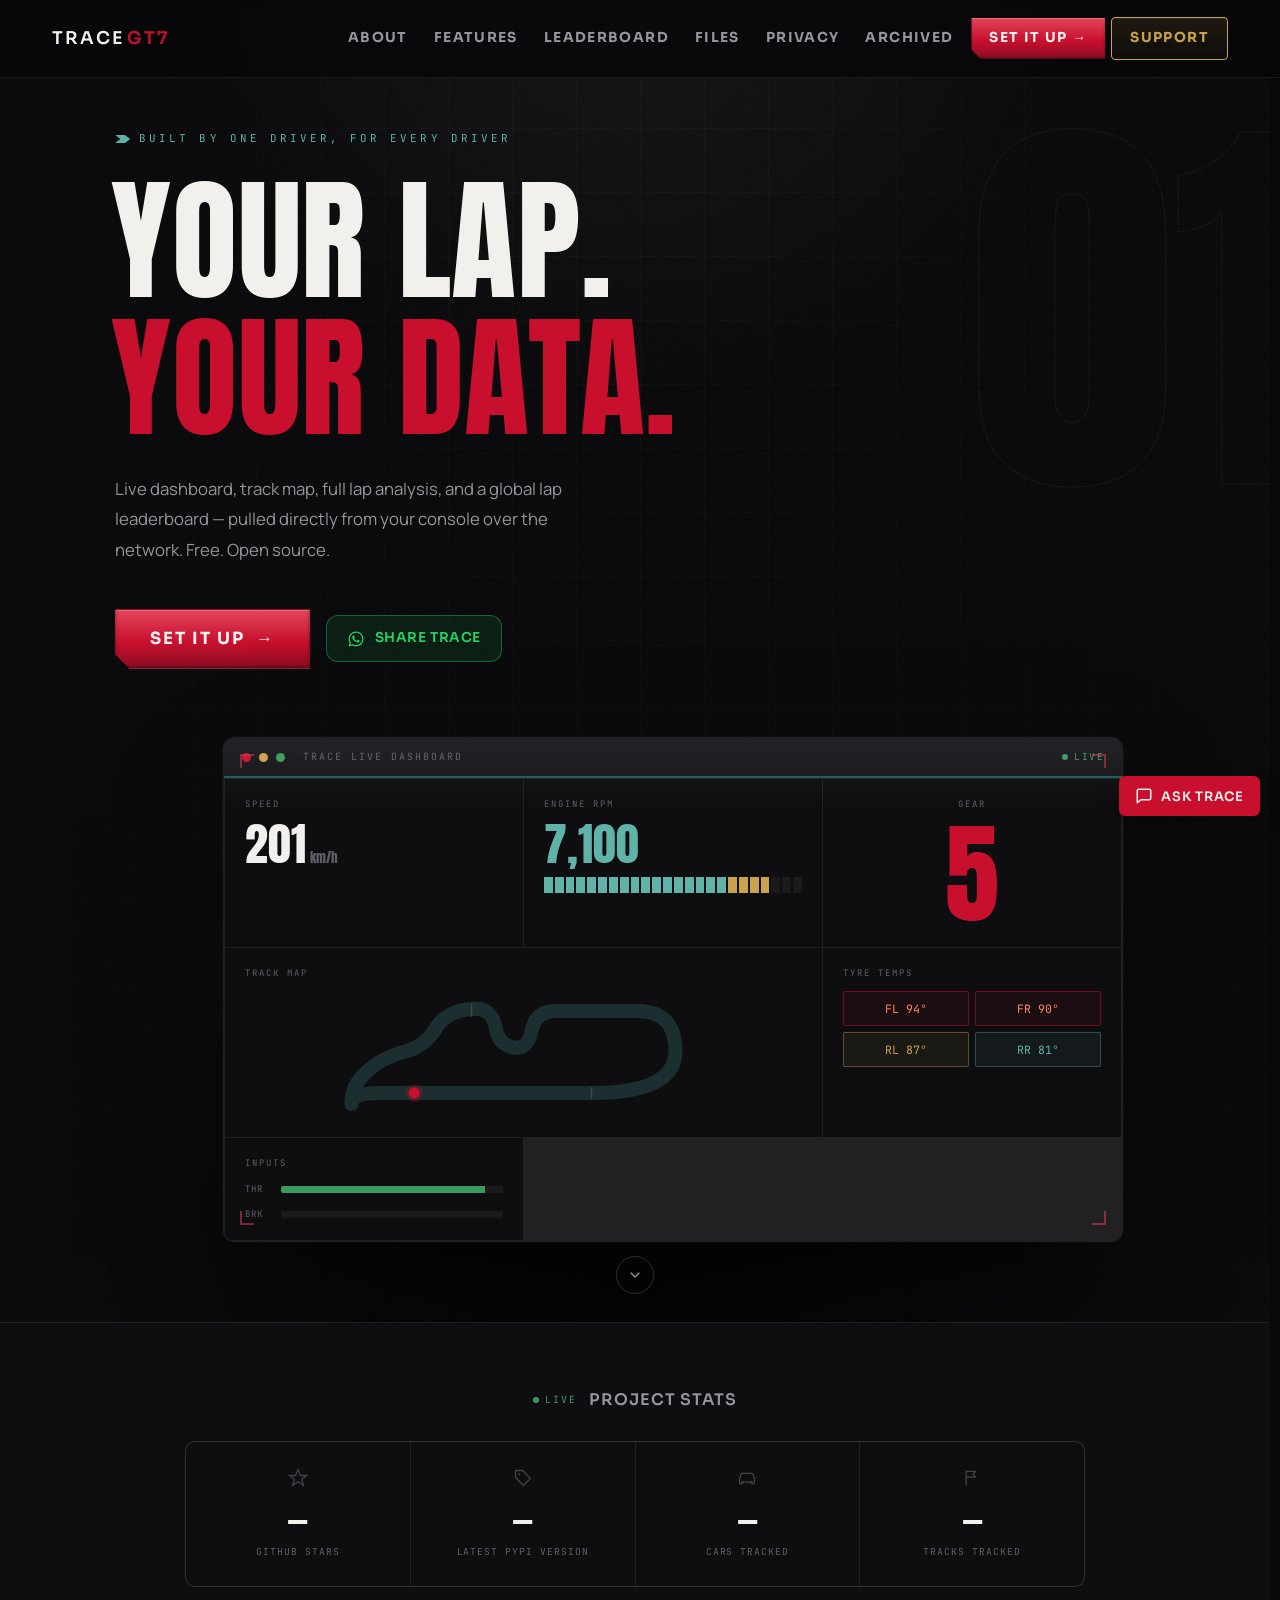
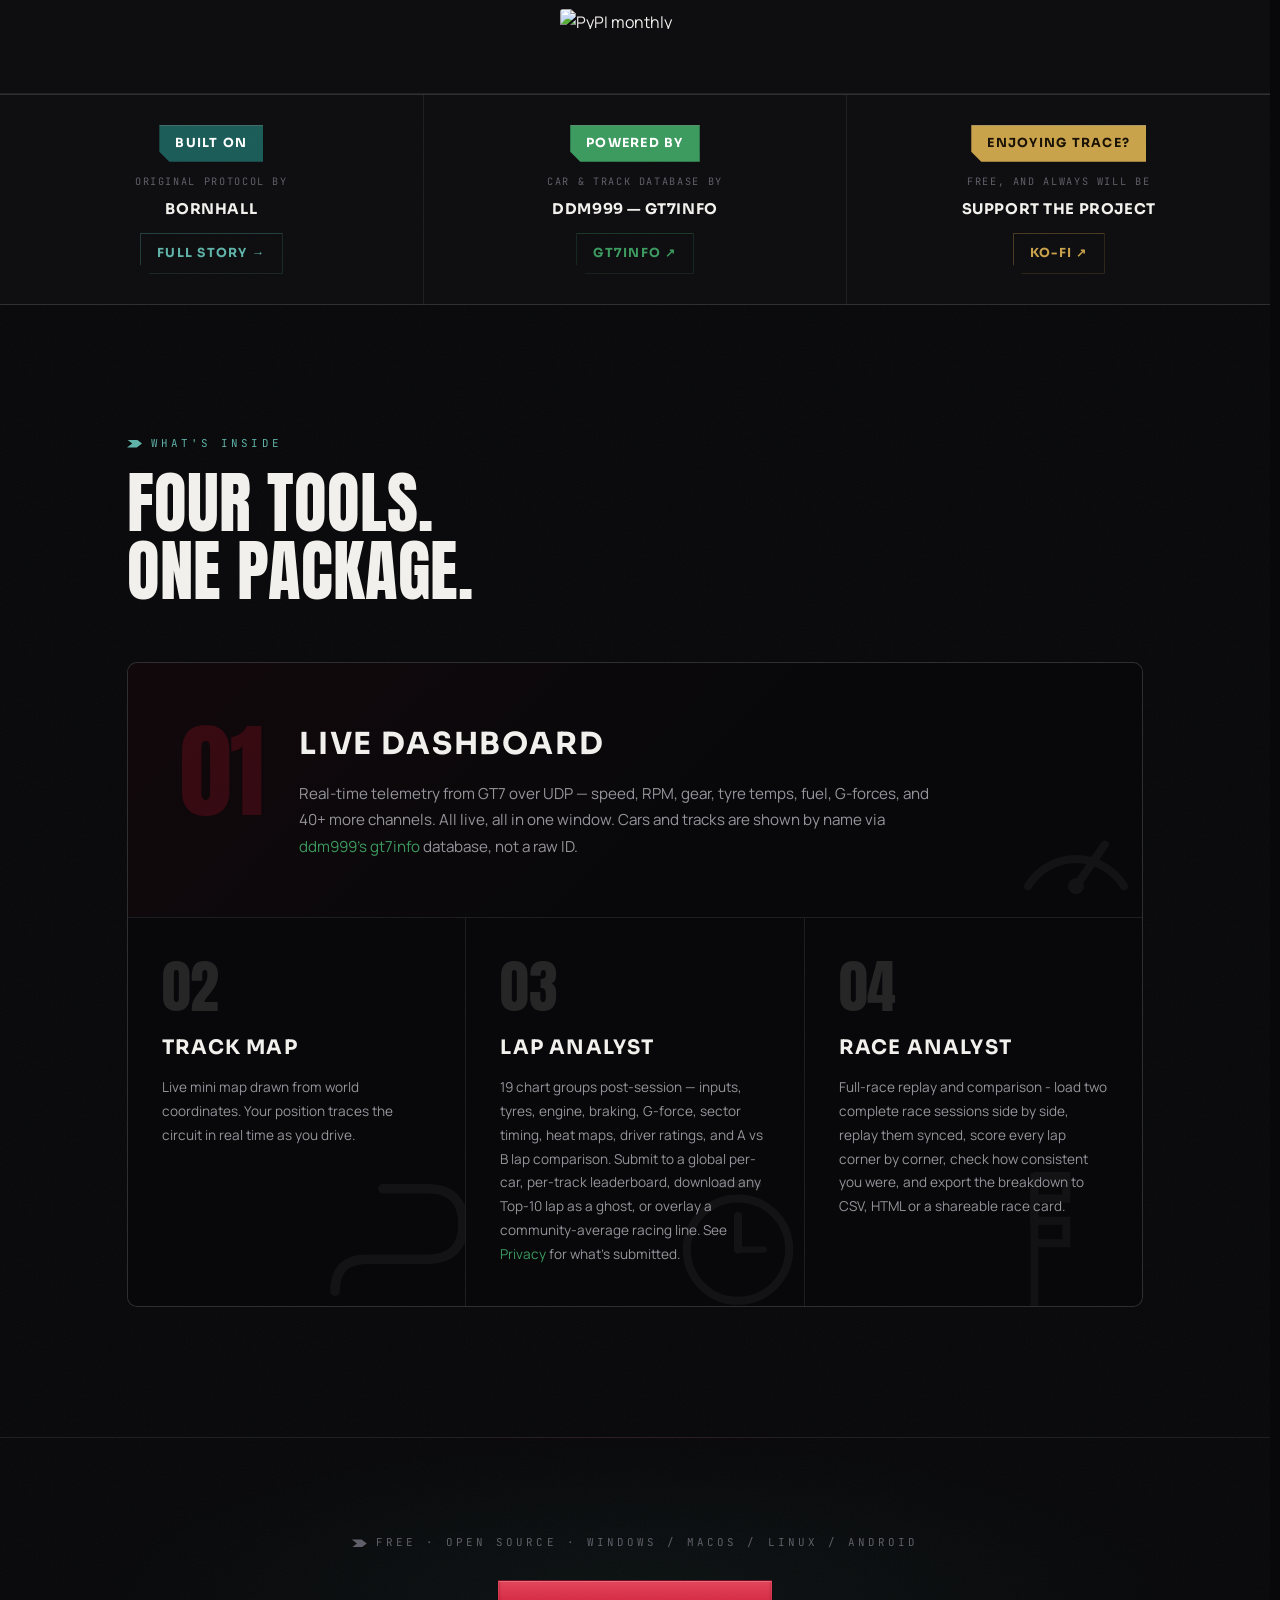
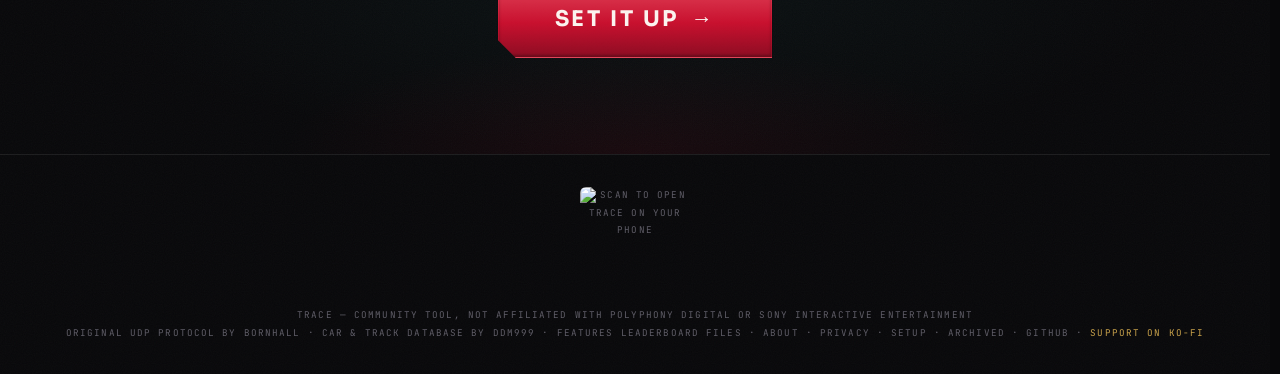
==== commit d17b99d7: "Homepage: remove unsupported 'few thousand' claim Co-Authored-By: Claude Sonnet 5.5 <noreply@anthrop" ====
--- a/index.html
+++ b/index.html
@@ -468,7 +468,7 @@
 <section class="hero" id="main-content">
   <div class="hero-num" aria-hidden="true">01</div>
   <div class="hero-text">
-  <div class="eyebrow hero-tag">Built by one driver, for one driver — turns out a few thousand more wanted it too</div>
+  <div class="eyebrow hero-tag">Built by one driver, for every driver</div>
   <h1><span class="hl">Your Lap.</span><span class="hl"><em>Your Data.</em></span></h1>
   <p class="hero-sub">Live dashboard, track map, full lap analysis, and a global lap leaderboard — pulled directly from your console over the network. Free. Open source.</p>
   <div class="cta-row">
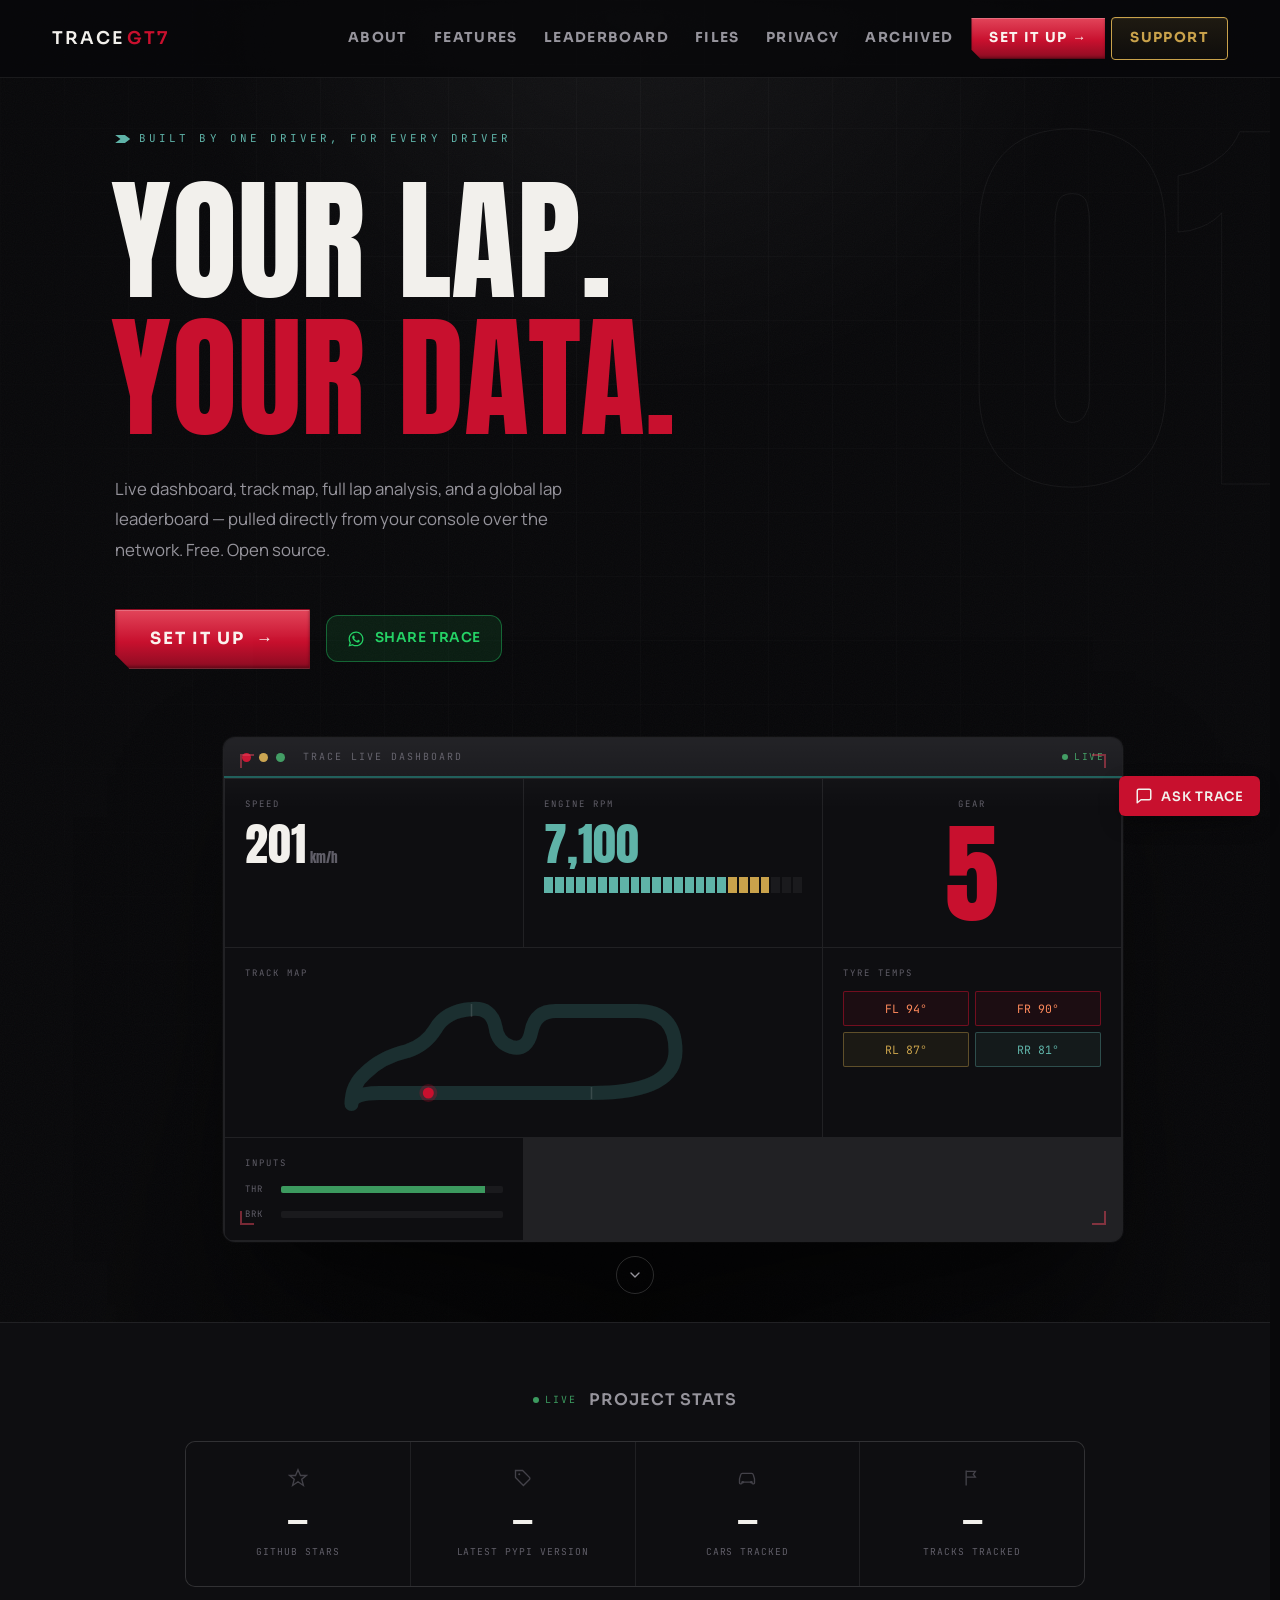
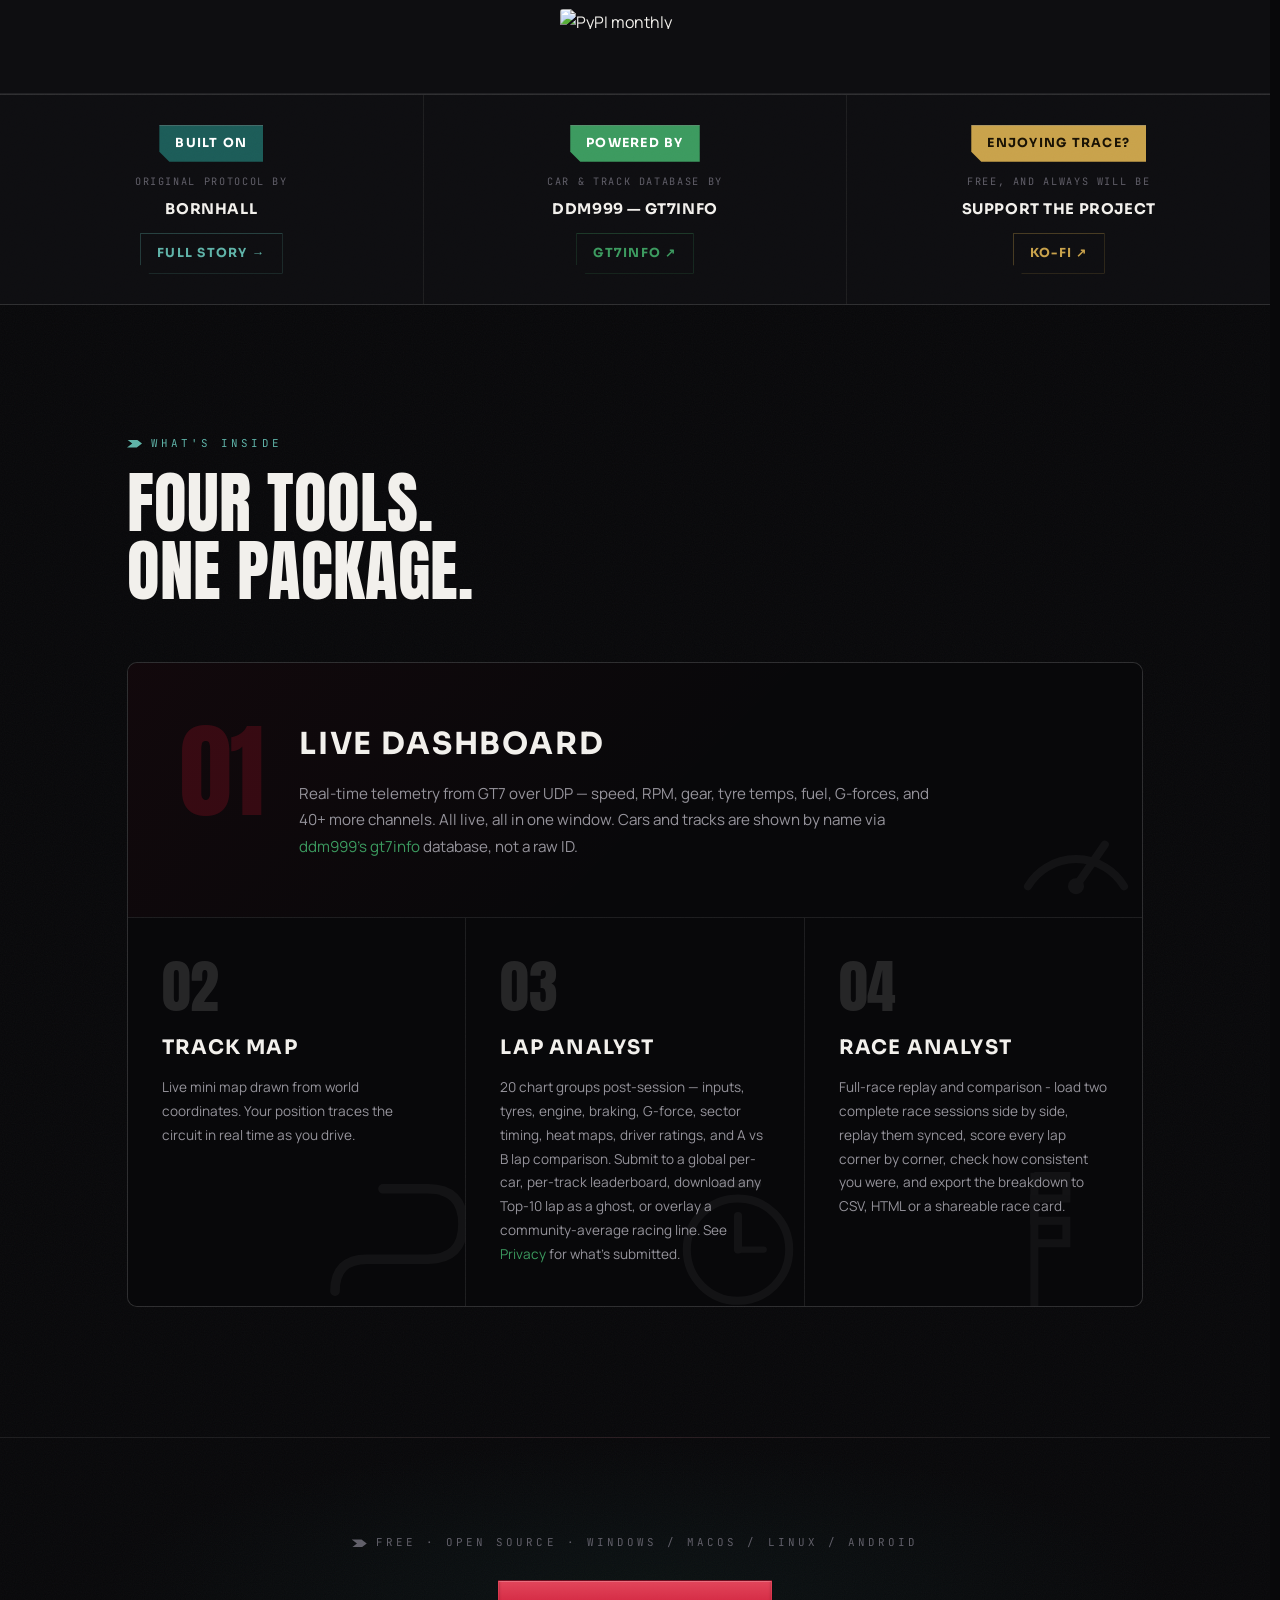
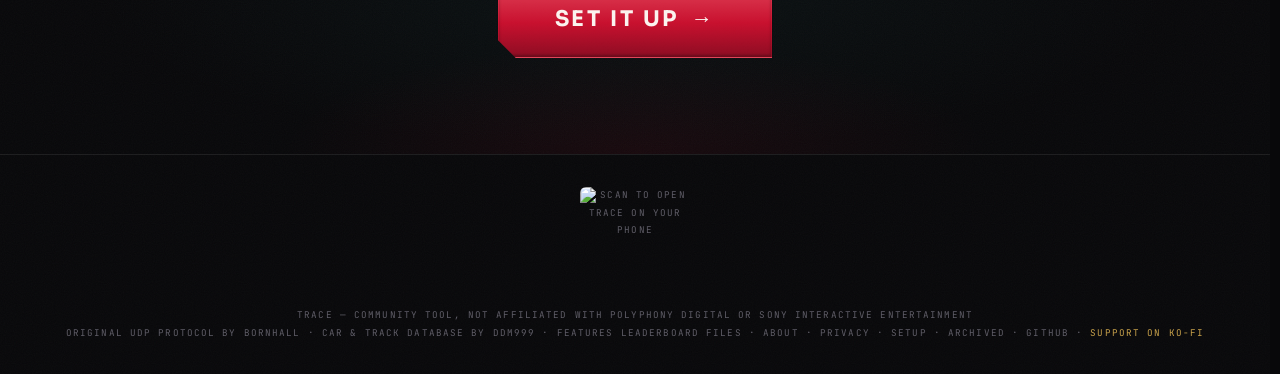
==== commit 648f9e8e: "Site: Dyno & Tune tab, 20 chart groups, scrolling description Co-Authored-By: Claude Sonnet 5.5 <nor" ====
--- a/index.html
+++ b/index.html
@@ -656,7 +656,7 @@
     <div class="card card-lap reveal" style="transition-delay:.16s">
       <div class="card-n">03</div>
       <div class="card-t">Lap Analyst</div>
-      <p class="card-b">19 chart groups post-session — inputs, tyres, engine, braking, G-force, sector timing, heat maps, driver ratings, and A vs B lap comparison. Submit to a global per-car, per-track leaderboard, download any Top-10 lap as a ghost, or overlay a community-average racing line. See <a href="/privacy">Privacy</a> for what's submitted.</p>
+      <p class="card-b">20 chart groups post-session — inputs, tyres, engine, braking, G-force, sector timing, heat maps, driver ratings, and A vs B lap comparison. Submit to a global per-car, per-track leaderboard, download any Top-10 lap as a ghost, or overlay a community-average racing line. See <a href="/privacy">Privacy</a> for what's submitted.</p>
     </div>
       <div class="card card-race reveal reveal-r" style="transition-delay:.24s">
       <div class="card-n">04</div>
